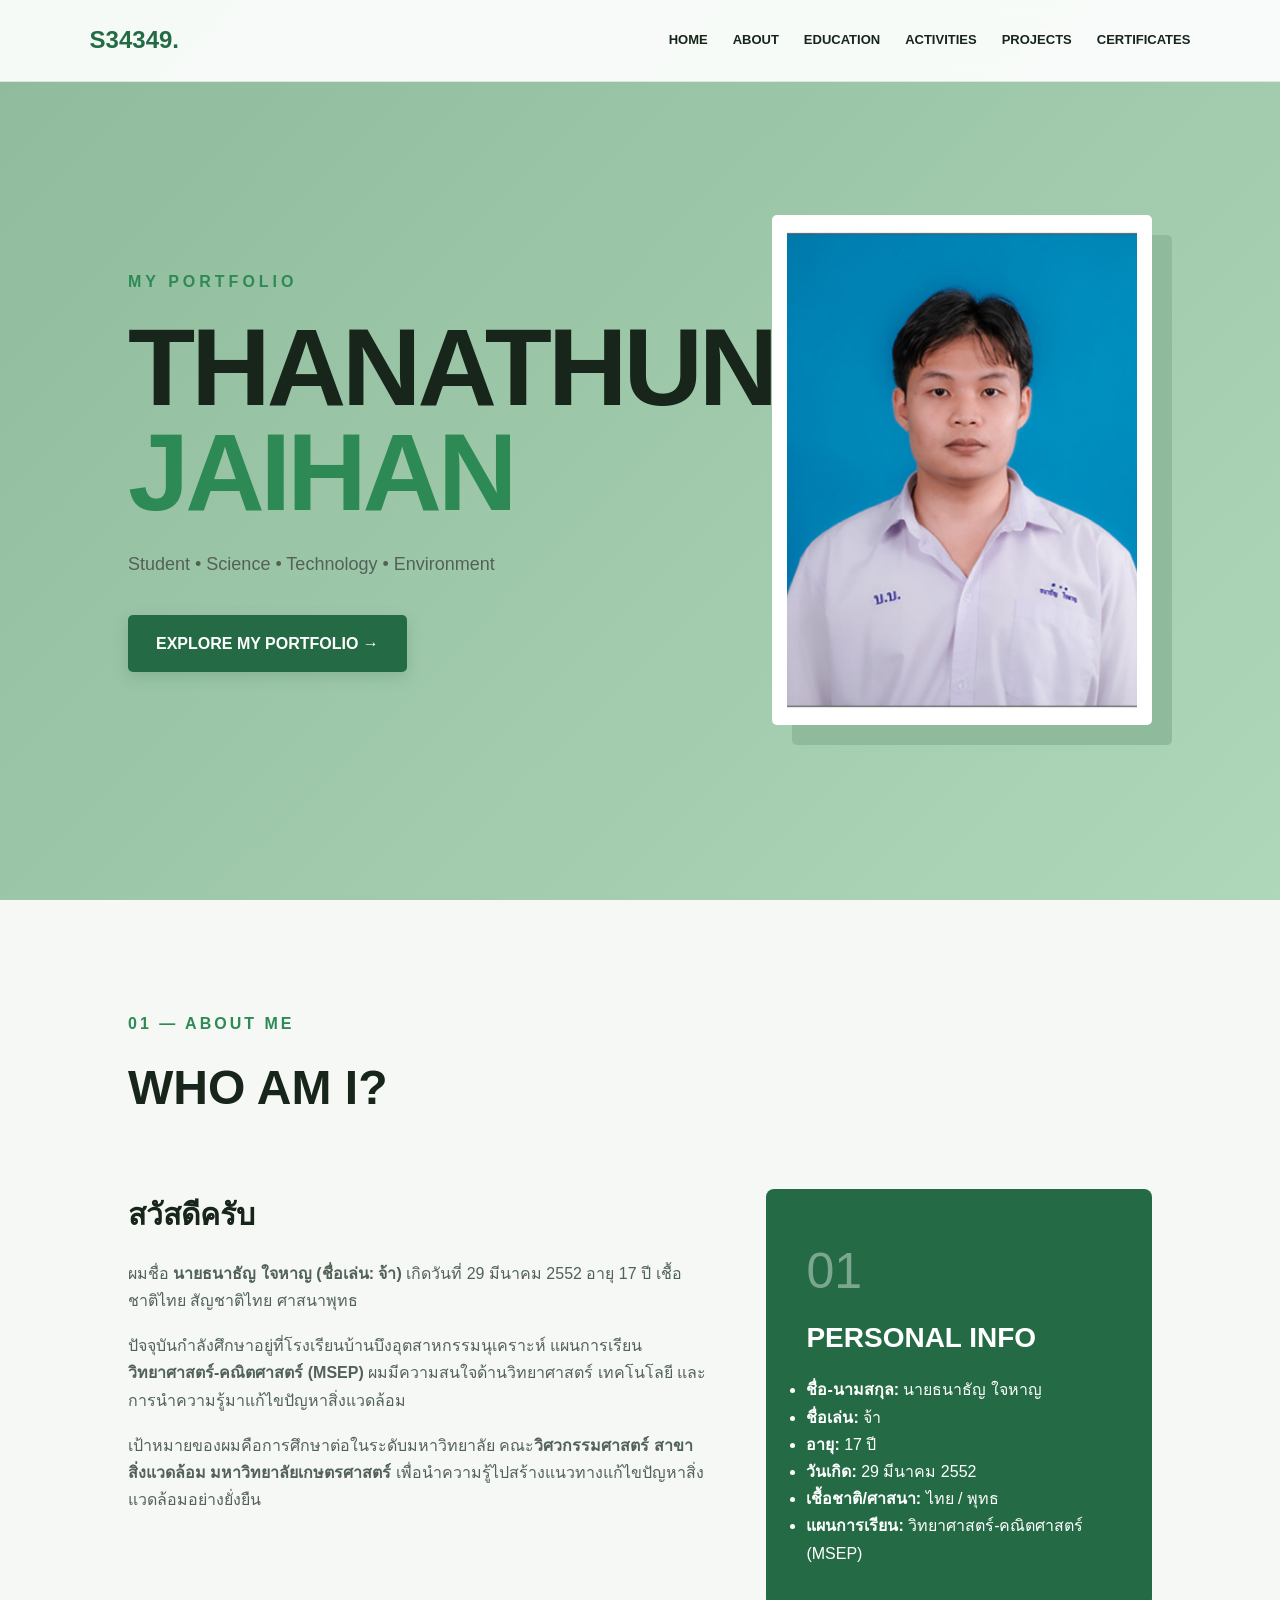
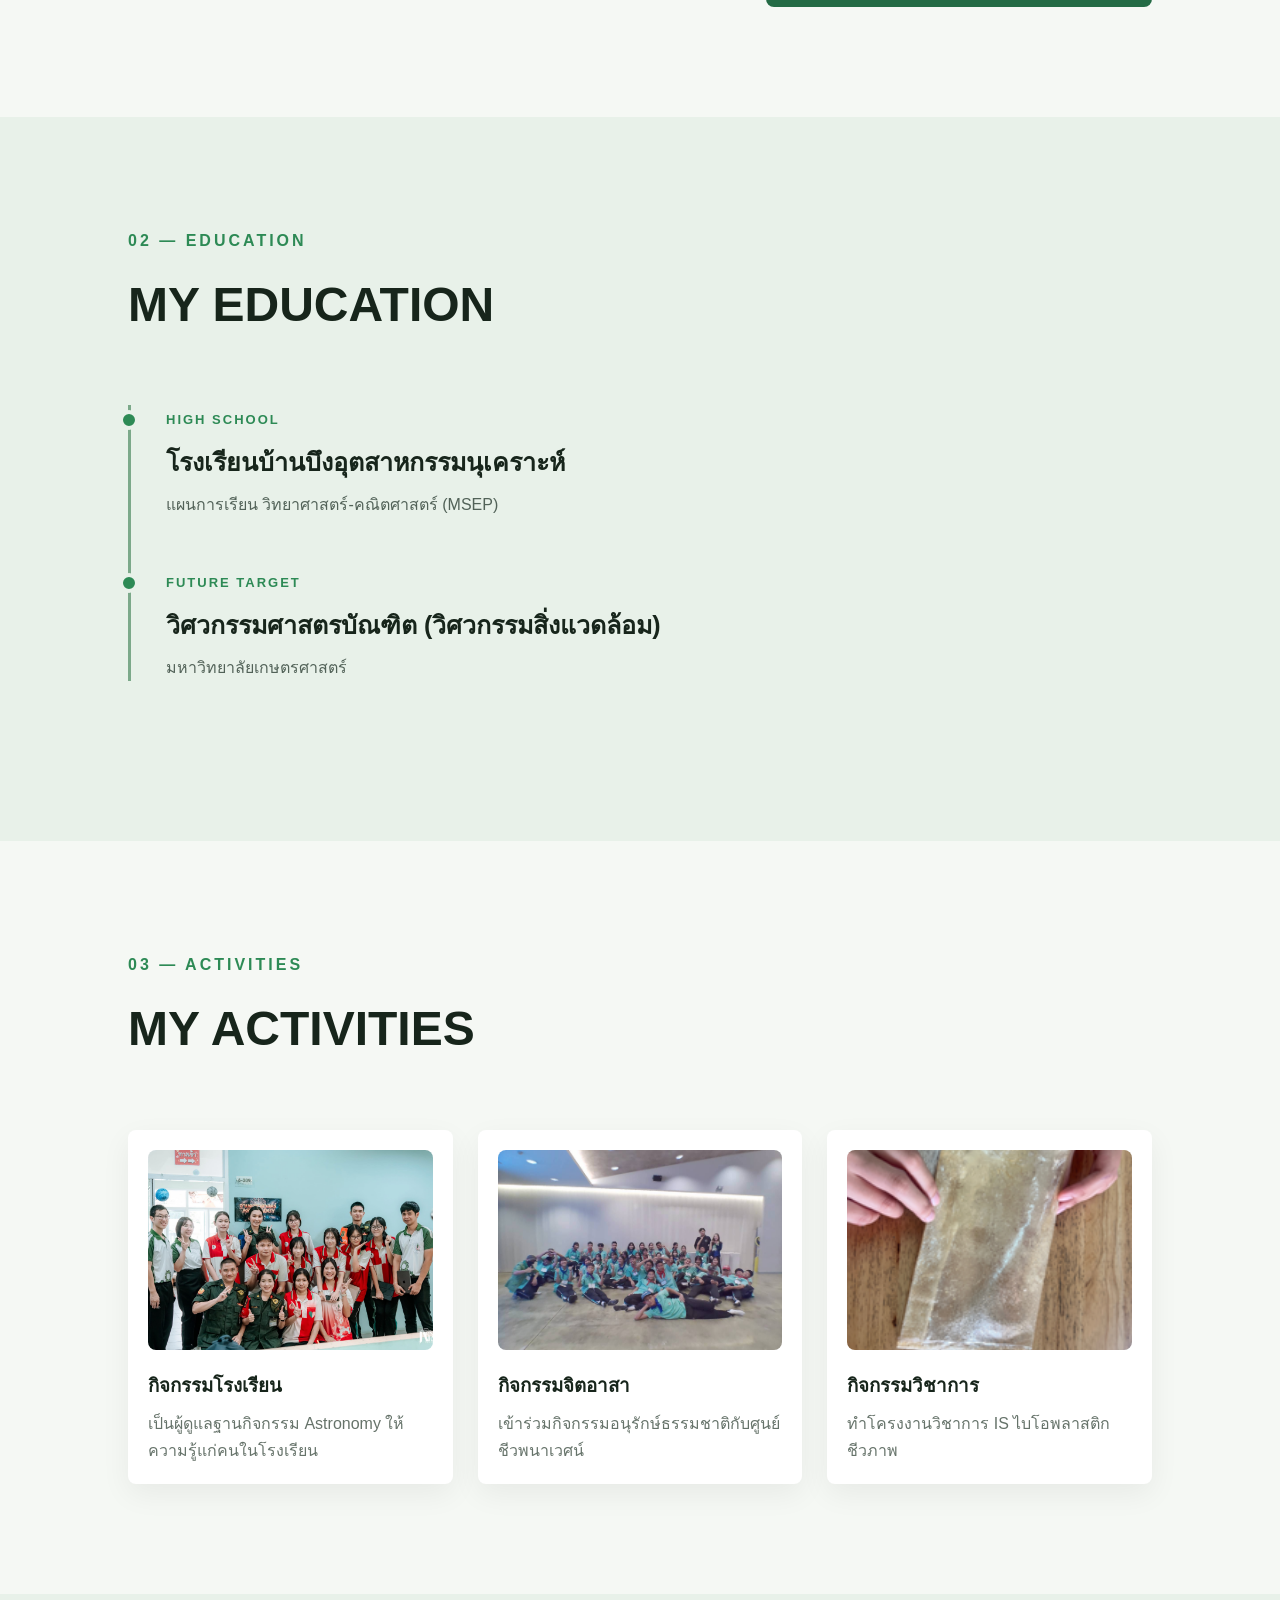
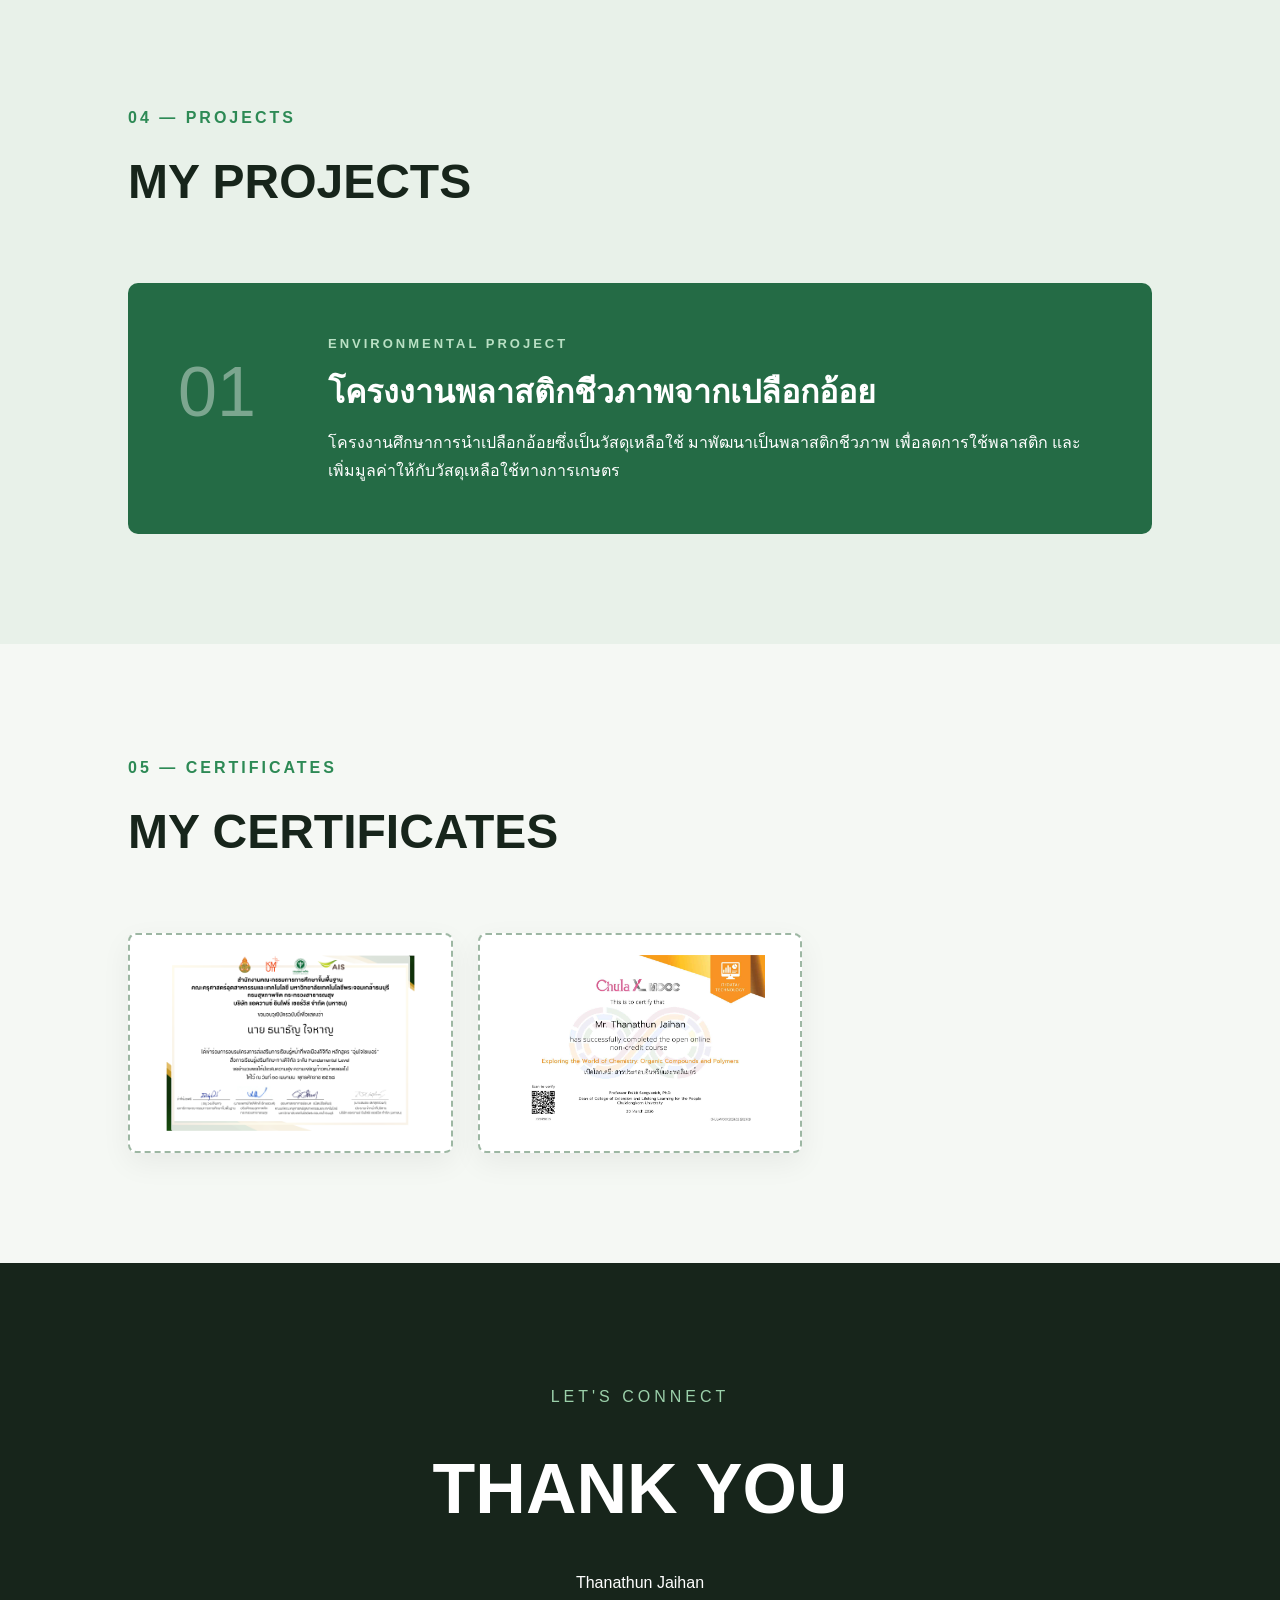
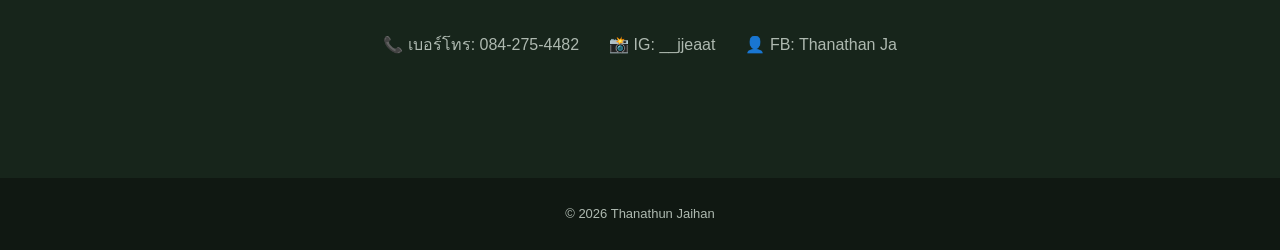
==== index.html @ 494ce348 "Update personal information and section titles in index.html" ====
<!DOCTYPE html>
<html lang="th">

<head>
    <meta charset="UTF-8">
    <meta name="viewport" content="width=device-width, initial-scale=1.0">
    <title>Thanathun Jaihan | Portfolio</title>
    <link rel="stylesheet" href="style.css">
</head>

<body>

    <!-- ================= NAVBAR ================= -->
    <nav class="navbar">
        <div class="logo">
            S34349.
        </div>
        <div class="nav-links">
            <a href="#home">HOME</a>
            <a href="#about">ABOUT</a>
            <a href="#education">EDUCATION</a>
            <a href="#activities">ACTIVITIES</a>
            <a href="#projects">PROJECTS</a>
            <a href="#certificates">CERTIFICATES</a>
        </div>
    </nav>

    <!-- ================= HOME ================= -->
    <section id="home" class="hero">
        <div class="hero-content">
            <p class="subtitle">
                MY PORTFOLIO
            </p>
            <h1>
                THANATHUN<br>
                <span>JAIHAN</span>
            </h1>
            <p class="description">
                Student • Science • Technology • Environment
            </p>
            <a href="#about" class="main-button">
                EXPLORE MY PORTFOLIO →
            </a>
        </div>
        <div class="hero-image">
            <div class="image-frame">
                <img src="images/profile.JPG" alt="Thanathun Jaihan">
            </div>
        </div>
    </section>

    <!-- ================= ABOUT ================= -->
    <section id="about" class="section">
        <div class="section-title">
            <p>01 — ABOUT ME</p>
            <h2>WHO AM I?</h2>
        </div>
        <div class="about-content">
            <div class="about-text">
                <h3>สวัสดีครับ</h3>
                <p>
                    ผมชื่อ <strong>นายธนาธัญ ใจหาญ (ชื่อเล่น: จ้า)</strong>
                    เกิดวันที่ 29 มีนาคม 2552 อายุ 17 ปี เชื้อชาติไทย สัญชาติไทย ศาสนาพุทธ
                </p>
                <p>
                    ปัจจุบันกำลังศึกษาอยู่ที่โรงเรียนบ้านบึงอุตสาหกรรมนุเคราะห์ 
                    แผนการเรียน <strong>วิทยาศาสตร์-คณิตศาสตร์ (MSEP)</strong>
                    ผมมีความสนใจด้านวิทยาศาสตร์ เทคโนโลยี และการนำความรู้มาแก้ไขปัญหาสิ่งแวดล้อม
                </p>
                <p>
                    เป้าหมายของผมคือการศึกษาต่อในระดับมหาวิทยาลัย คณะ<strong>วิศวกรรมศาสตร์ สาขาสิ่งแวดล้อม มหาวิทยาลัยเกษตรศาสตร์</strong>
                    เพื่อนำความรู้ไปสร้างแนวทางแก้ไขปัญหาสิ่งแวดล้อมอย่างยั่งยืน
                </p>
            </div>
            <div class="about-card">
                <div class="card-number">
                    01
                </div>
                <h3>PERSONAL INFO</h3>
                <ul class="info-list">
                    <li><strong>ชื่อ-นามสกุล:</strong> นายธนาธัญ ใจหาญ</li>
                    <li><strong>ชื่อเล่น:</strong> จ้า</li>
                    <li><strong>อายุ:</strong> 17 ปี</li>
                    <li><strong>วันเกิด:</strong> 29 มีนาคม 2552</li>
                    <li><strong>เชื้อชาติ/ศาสนา:</strong> ไทย / พุทธ</li>
                    <li><strong>แผนการเรียน:</strong> วิทยาศาสตร์-คณิตศาสตร์ (MSEP)</li>
                </ul>
            </div>
        </div>
    </section>

    <!-- ================= EDUCATION ================= -->
    <section id="education" class="section green-section">
        <div class="section-title">
            <p>02 — EDUCATION</p>
            <h2>MY EDUCATION</h2>
        </div>
        <div class="timeline">
            <div class="timeline-item">
                <div class="timeline-dot"></div>
                <div class="timeline-content">
                    <span>HIGH SCHOOL</span>
                    <h3>โรงเรียนบ้านบึงอุตสาหกรรมนุเคราะห์</h3>
                    <p>แผนการเรียน วิทยาศาสตร์-คณิตศาสตร์ (MSEP)</p>
                </div>
            </div>
            <div class="timeline-item">
                <div class="timeline-dot"></div>
                <div class="timeline-content">
                    <span>FUTURE TARGET</span>
                    <h3>วิศวกรรมศาสตรบัณฑิต (วิศวกรรมสิ่งแวดล้อม)</h3>
                    <p>มหาวิทยาลัยเกษตรศาสตร์</p>
                </div>
            </div>
        </div>
    </section>

    <!-- ================= ACTIVITIES ================= -->
    <section id="activities" class="section">
        <div class="section-title">
            <p>03 — ACTIVITIES</p>
            <h2>MY ACTIVITIES</h2>
        </div>
        <div class="activity-grid">
            <div class="activity-card">
                <div class="activity-placeholder">
                    <img src="images/activity1.JPG" alt="กิจกรรมโรงเรียน">
                </div>
                <h3>กิจกรรมโรงเรียน</h3>
                <p>เป็นผู้ดูแลฐานกิจกรรม Astronomy ให้ความรู้แก่คนในโรงเรียน</p>
            </div>
            <div class="activity-card">
                <div class="activity-placeholder">
                    <img src="images/activity2.JPG" alt="กิจกรรมจิตอาสา">
                </div>
                <h3>กิจกรรมจิตอาสา</h3>
                <p>เข้าร่วมกิจกรรมอนุรักษ์ธรรมชาติกับศูนย์ชีวพนาเวศน์</p>
            </div>
            <div class="activity-card">
                <div class="activity-placeholder">
                    <img src="images/activity3.JPG" alt="กิจกรรมโรงเรียน">
                </div>
                <h3>กิจกรรมวิชาการ</h3>
                <p>ทำโครงงานวิชาการ IS ไบโอพลาสติกชีวภาพ</p>
            </div>
        </div>
    </section>

    <!-- ================= PROJECTS ================= -->
    <section id="projects" class="section green-section">
        <div class="section-title">
            <p>04 — PROJECTS</p>
            <h2>MY PROJECTS</h2>
        </div>

        <div class="project-card">
            <div class="project-number">
                01
            </div>

            <div>
                <p class="project-type">ENVIRONMENTAL PROJECT</p>

                <h3>โครงงานพลาสติกชีวภาพจากเปลือกอ้อย</h3>

                <p>
                    โครงงานศึกษาการนำเปลือกอ้อยซึ่งเป็นวัสดุเหลือใช้
                    มาพัฒนาเป็นพลาสติกชีวภาพ เพื่อลดการใช้พลาสติก
                    และเพิ่มมูลค่าให้กับวัสดุเหลือใช้ทางการเกษตร
                </p>
            </div>
        </div>
    </section>

    <!-- ================= CERTIFICATES ================= -->
    <section id="certificates" class="section">
        <div class="section-title">
            <p>05 — CERTIFICATES</p>
            <h2>MY CERTIFICATES</h2>
        </div>
        <div class="certificate-grid">
            <div class="certificate-box">
                <img src="images/certificate1.JPG" alt="Certificate 1">
            </div>

            <div class="certificate-box">
                <img src="images/certificate2.JPG" alt="Certificate 2">
            </div>
        </div>
    </section>

    <!-- ================= CONTACT ================= -->
    <section id="contact" class="contact">
        <p>LET'S CONNECT</p>
        <h2>THANK YOU</h2>
        <p>Thanathun Jaihan</p>

        <div class="contact-details">
            <a href="tel:0842754482" class="contact-item">📞 เบอร์โทร: 084-275-4482</a>
            <a href="https://instagram.com/__jjeaat" target="_blank" class="contact-item">📸 IG: __jjeaat</a>
            <span class="contact-item">👤 FB: Thanathan Ja</span>
        </div>
    </section>

    <!-- ================= FOOTER ================= -->
    <footer>
        <p>© 2026 Thanathun Jaihan</p>
    </footer>

</body>

</html>
---- style.css ----
* {
    margin: 0;
    padding: 0;
    box-sizing: border-box;
}

/* ป้องกันรูปภาพทุกรูปในเว็บไซต์ไม่ให้ล้นจอหรือล้นกรอบ */
img {
    max-width: 100%;
    height: auto;
    display: block;
}

html {
    scroll-behavior: smooth;
}

body {
    font-family: Arial, sans-serif;
    background: #f5f8f4;
    color: #17251b;
    line-height: 1.7;
}

.navbar {
    position: fixed;
    top: 0;
    width: 100%;
    z-index: 1000;
    display: flex;
    justify-content: space-between;
    align-items: center;
    padding: 20px 7%;
    background: rgba(255, 255, 255, 0.92);
    backdrop-filter: blur(10px);
    border-bottom: 1px solid #dce6dc;
}

.logo {
    font-size: 24px;
    font-weight: bold;
    color: #246b45;
}

.nav-links {
    display: flex;
    gap: 25px;
}

.nav-links a {
    text-decoration: none;
    color: #17251b;
    font-size: 13px;
    font-weight: bold;
}

.nav-links a:hover {
    color: #2d8a55;
}

/* HERO SECTION (พื้นหลังขยับพริ้วไหวแบบ CSS ลื่นไหล ไม่หน่วงเว็บ) */
.hero {
    position: relative;
    min-height: 100vh;
    display: flex;
    align-items: center;
    justify-content: space-between;
    padding: 120px 10% 80px;
    overflow: hidden;
    background: linear-gradient(-45deg, #e8f1e9, #dcefe1, #b9e0c4, #8fba9b);
    background-size: 400% 400%;
    animation: waveBackground 12s ease infinite;
}

@keyframes waveBackground {
    0% { background-position: 0% 50%; }
    50% { background-position: 100% 50%; }
    100% { background-position: 0% 50%; }
}

.hero-content {
    max-width: 600px;
    position: relative;
    z-index: 1;
}

.subtitle {
    color: #2d8a55;
    font-weight: bold;
    letter-spacing: 4px;
    margin-bottom: 20px;
}

.hero h1 {
    font-size: clamp(55px, 9vw, 110px);
    line-height: 0.95;
    letter-spacing: -4px;
    margin-bottom: 25px;
}

.hero h1 span {
    color: #2d8a55;
}

.description {
    font-size: 18px;
    color: #526258;
    margin-bottom: 35px;
}

.main-button {
    display: inline-block;
    padding: 15px 28px;
    background: #246b45;
    color: white;
    text-decoration: none;
    font-weight: bold;
    border-radius: 5px;
    transition: all 0.3s ease;
    box-shadow: 0 5px 15px rgba(36, 107, 69, 0.2);
}

.main-button:hover {
    background: #17482f;
    transform: translateY(-4px);
    box-shadow: 0 10px 20px rgba(36, 107, 69, 0.35);
}

.hero-image {
    width: 380px;
    position: relative;
    z-index: 1;
}

/* เอฟเฟกต์รูปโปรไฟล์ขยับลอยได้ (Floating Effect) */
.image-frame {
    position: relative;
    padding: 15px;
    background: white;
    box-shadow: 20px 20px 0 #8fba9b;
    border-radius: 5px;
    animation: floating 4s ease-in-out infinite;
}

@keyframes floating {
    0% { transform: translateY(0px); }
    50% { transform: translateY(-10px); }
    100% { transform: translateY(0px); }
}

.image-frame img {
    width: 100%;
    height: 480px;
    object-fit: cover;
    object-position: center top;
    border-radius: 3px;
}

.section {
    padding: 110px 10%;
}

.green-section {
    background: #e8f1e9;
}

.section-title {
    margin-bottom: 60px;
}

.section-title p {
    color: #2d8a55;
    font-weight: bold;
    letter-spacing: 3px;
    margin-bottom: 10px;
}

.section-title h2 {
    font-size: 48px;
}

.about-content {
    display: grid;
    grid-template-columns: 1.5fr 1fr;
    gap: 60px;
    align-items: start;
}

.about-text h3 {
    font-size: 30px;
    margin-bottom: 20px;
}

.about-text p {
    margin-bottom: 18px;
    color: #526258;
}

.about-card {
    background: #246b45;
    color: white;
    padding: 40px;
    border-radius: 8px;
}

.card-number {
    font-size: 50px;
    opacity: 0.4;
}

.about-card h3 {
    font-size: 28px;
    margin-bottom: 15px;
}

.timeline {
    max-width: 850px;
    border-left: 3px solid #7ca98a;
    padding-left: 35px;
}

.timeline-item {
    position: relative;
    margin-bottom: 50px;
}

.timeline-dot {
    position: absolute;
    left: -47px;
    top: 5px;
    width: 20px;
    height: 20px;
    background: #2d8a55;
    border-radius: 50%;
    border: 4px solid #e8f1e9;
}

.timeline-content span {
    color: #2d8a55;
    font-size: 13px;
    font-weight: bold;
    letter-spacing: 2px;
}

.timeline-content h3 {
    font-size: 25px;
    margin: 8px 0;
}

.timeline-content p {
    color: #526258;
}

.activity-grid {
    display: grid;
    grid-template-columns: repeat(3, 1fr);
    gap: 25px;
}

/* เอฟเฟกต์การ์ดเด้งนูนขึ้นเมื่อเอาเมาส์ชี้ (3D Hover) */
.activity-card, .certificate-box {
    background: white;
    padding: 20px;
    border-radius: 8px;
    box-shadow: 0 10px 30px rgba(0, 0, 0, 0.06);
    transition: transform 0.4s cubic-bezier(0.165, 0.84, 0.44, 1), box-shadow 0.4s cubic-bezier(0.165, 0.84, 0.44, 1);
}

.activity-card:hover, .certificate-box:hover {
    transform: translateY(-8px) scale(1.02);
    box-shadow: 0 20px 40px rgba(36, 107, 69, 0.15);
}

.activity-placeholder {
    height: 200px;
    background: #dcefe1;
    color: #246b45;
    font-weight: bold;
    margin-bottom: 20px;
    border-radius: 8px;
    overflow: hidden;
}

.activity-placeholder img {
    width: 100%;
    height: 100%;
    object-fit: cover;
}

.activity-card h3 {
    margin-bottom: 8px;
}

.activity-card p {
    color: #66736a;
}

.project-card {
    display: grid;
    grid-template-columns: 120px 1fr;
    gap: 30px;
    background: #246b45;
    color: white;
    padding: 50px;
    border-radius: 10px;
    transition: transform 0.4s ease, box-shadow 0.4s ease;
}

.project-card:hover {
    transform: translateY(-5px);
    box-shadow: 0 25px 50px rgba(36, 107, 69, 0.25);
}

.project-number {
    font-size: 70px;
    opacity: 0.4;
}

.project-type {
    color: #b9e0c4;
    letter-spacing: 3px;
    font-size: 13px;
    font-weight: bold;
}

.project-card h3 {
    font-size: 32px;
    margin: 10px 0;
}

.certificate-grid {
    display: grid;
    grid-template-columns: repeat(3, 1fr);
    gap: 25px;
}

.certificate-box {
    height: 220px;
    display: flex;
    align-items: center;
    justify-content: center;
    border: 2px dashed #9db7a3;
    color: #246b45;
    font-weight: bold;
    overflow: hidden;
}

.certificate-box img {
    width: 100%;
    height: 100%;
    object-fit: contain;
}

.contact {
    text-align: center;
    padding: 120px 20px;
    background: #17251b;
    color: white;
}

.contact p:first-child {
    color: #9bd0aa;
    letter-spacing: 4px;
}

.contact h2 {
    font-size: 70px;
    margin: 20px 0;
}

.contact-details {
    margin-top: 35px;
    display: flex;
    justify-content: center;
    gap: 30px;
    flex-wrap: wrap;
}

.contact-item {
    color: #aeb9b0;
    text-decoration: none;
    font-size: 16px;
    transition: 0.3s;
}

.contact-item:hover {
    color: #9bd0aa;
}

footer {
    text-align: center;
    padding: 25px;
    background: #101812;
    color: #aeb9b0;
    font-size: 13px;
}

/* MOBILE RESPONSIVE */

@media (max-width: 800px) {

    .navbar {
        padding: 15px 5%;
    }

    .nav-links {
        display: none;
    }

    .hero {
        flex-direction: column;
        text-align: center;
        gap: 50px;
        padding: 120px 7% 70px;
    }

    .hero h1 {
        font-size: 50px;
    }

    .hero-image {
        width: 280px;
    }

    .image-frame img {
        height: 360px;
    }

    .section {
        padding: 80px 7%;
    }

    .section-title h2 {
        font-size: 38px;
    }

    .about-content {
        grid-template-columns: 1fr;
    }

    .activity-grid {
        grid-template-columns: 1fr;
    }

    .certificate-grid {
        grid-template-columns: 1fr;
    }

    .project-card {
        grid-template-columns: 1fr;
        padding: 35px;
    }

    .contact h2 {
        font-size: 50px;
    }

    .contact-details {
        flex-direction: column;
        gap: 15px;
    }
}
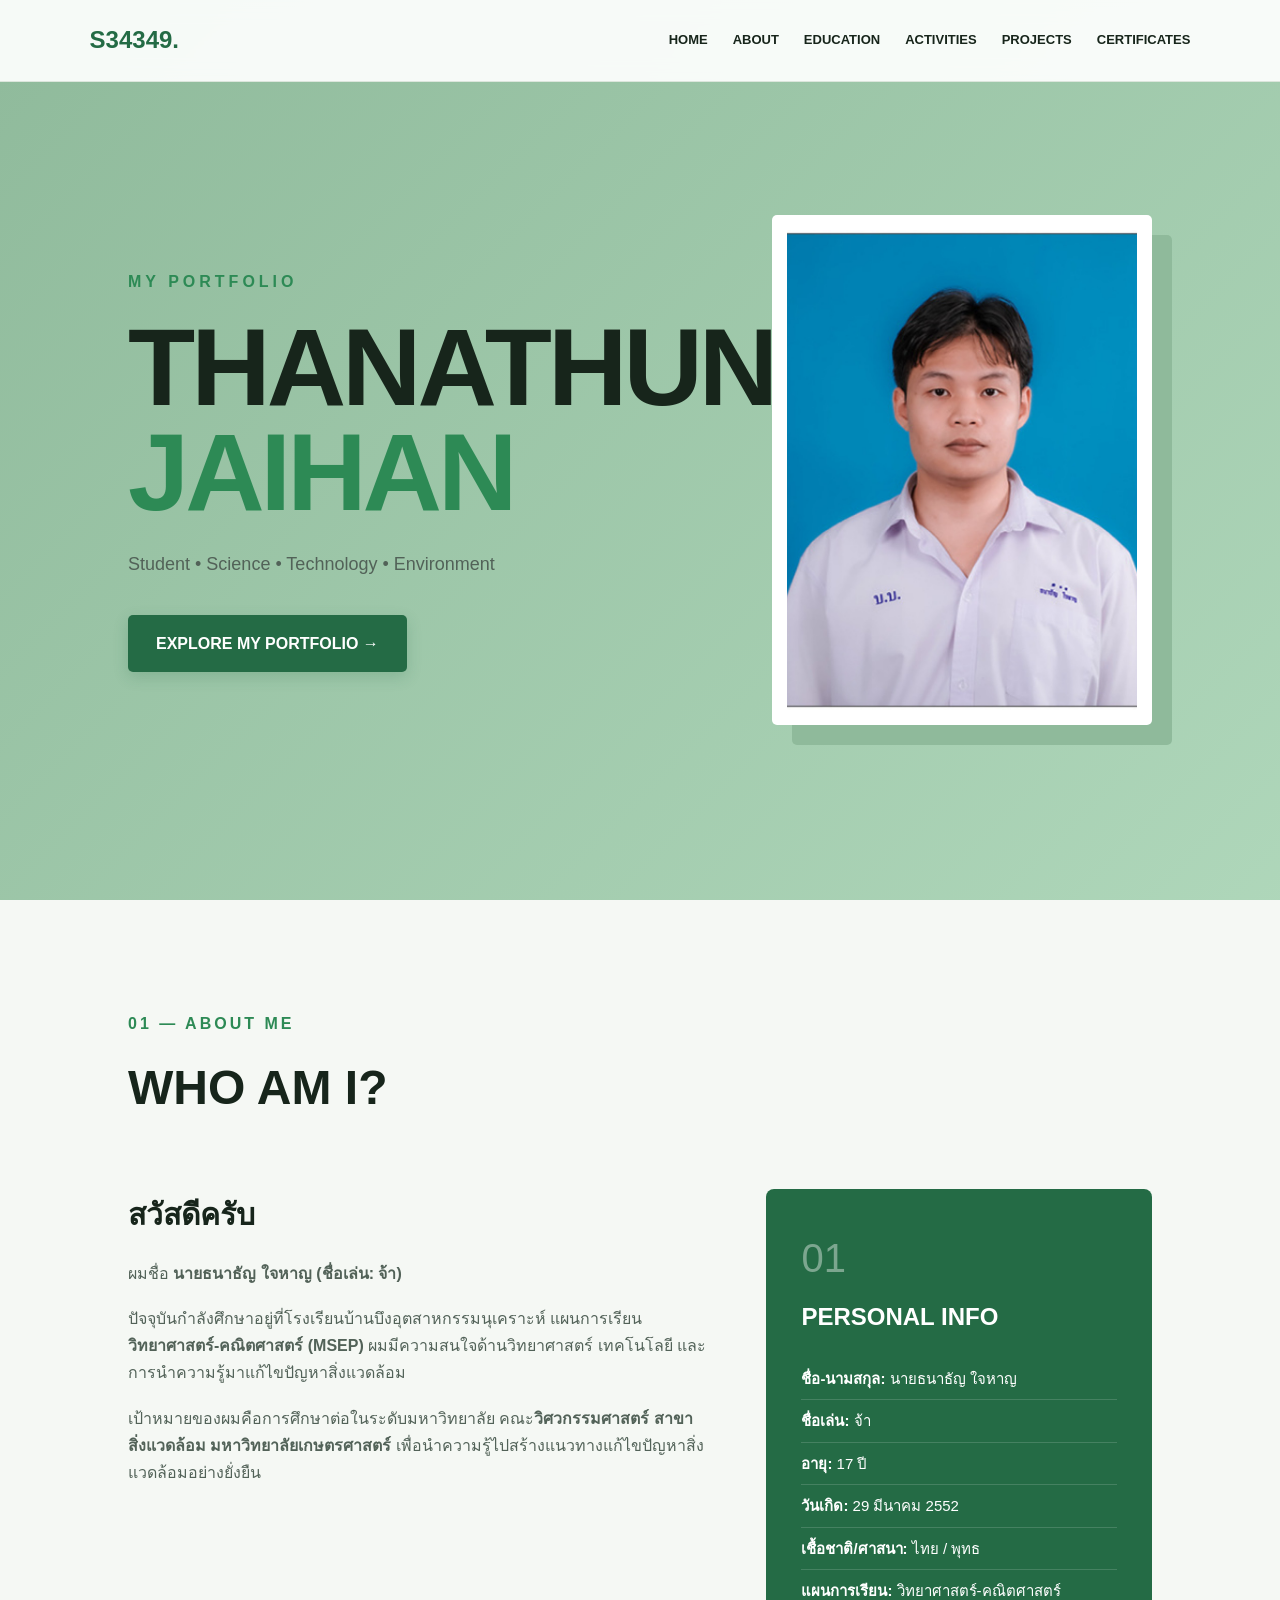
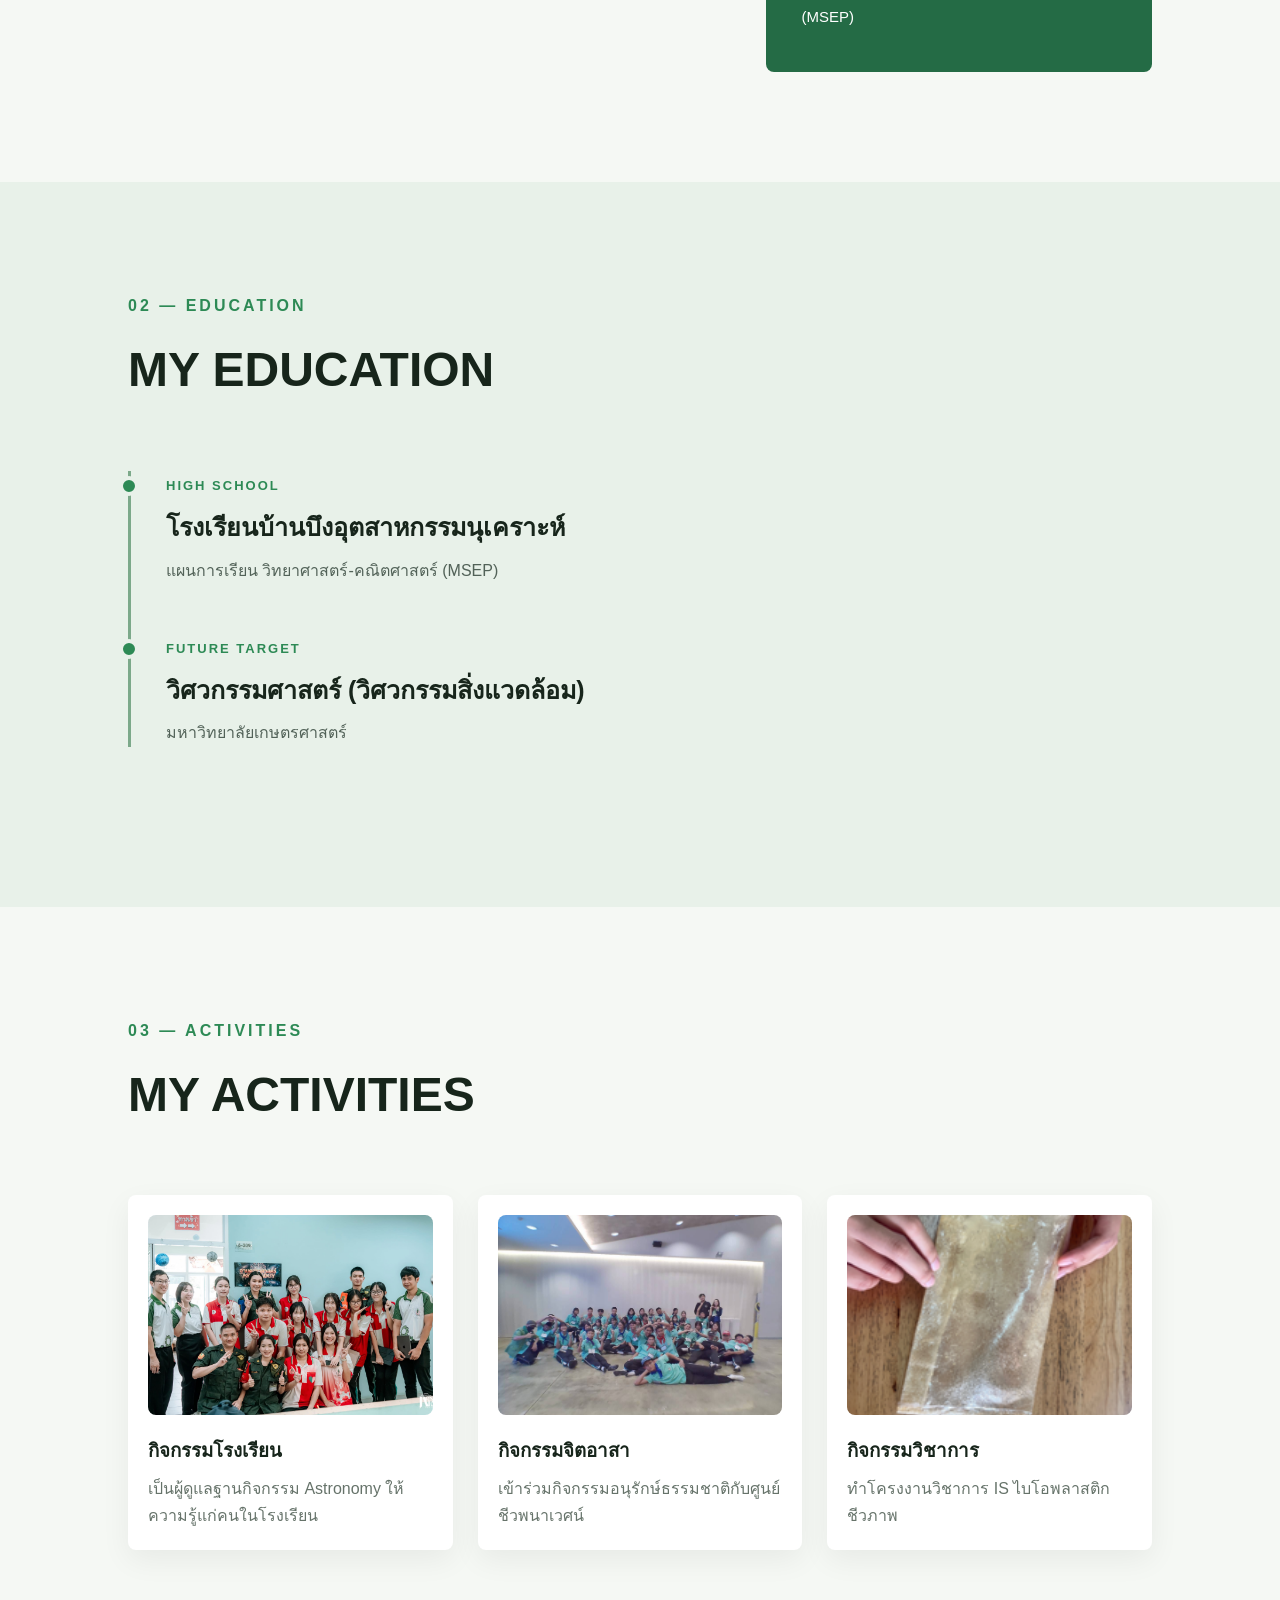
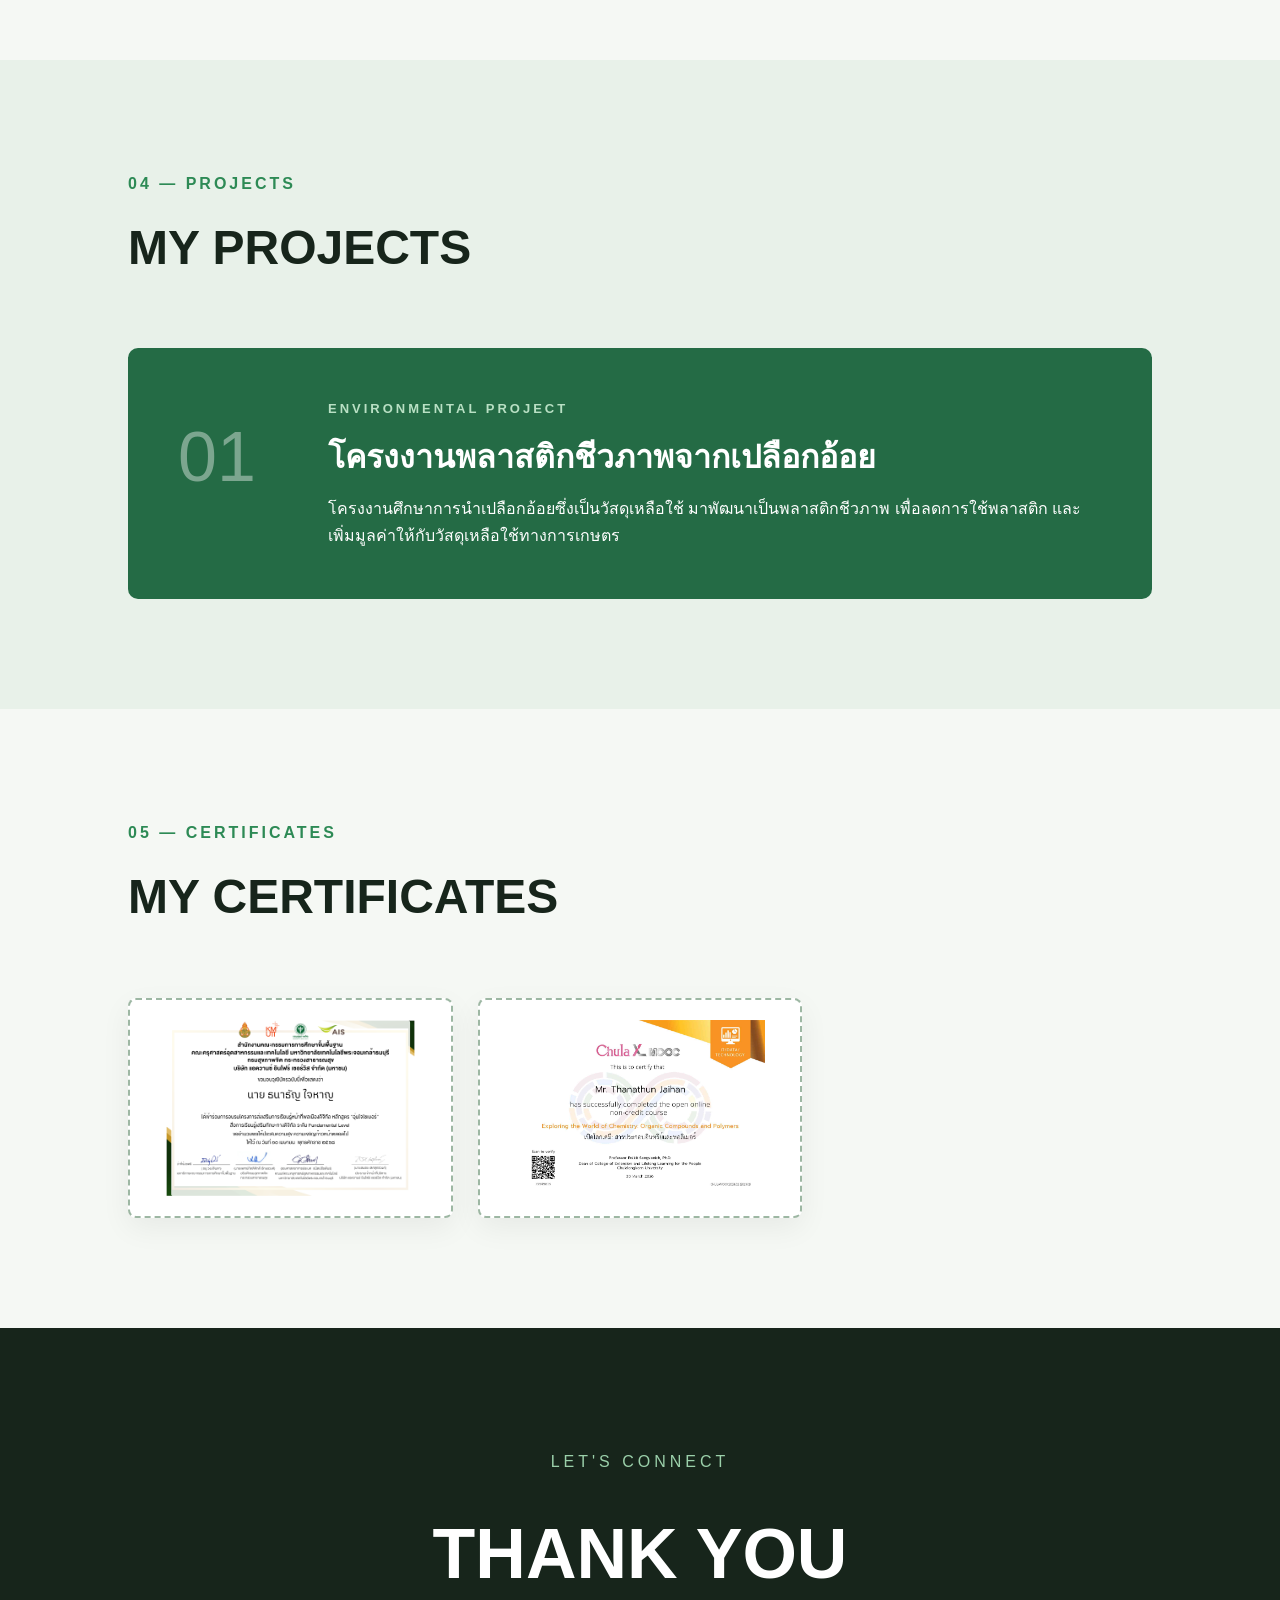
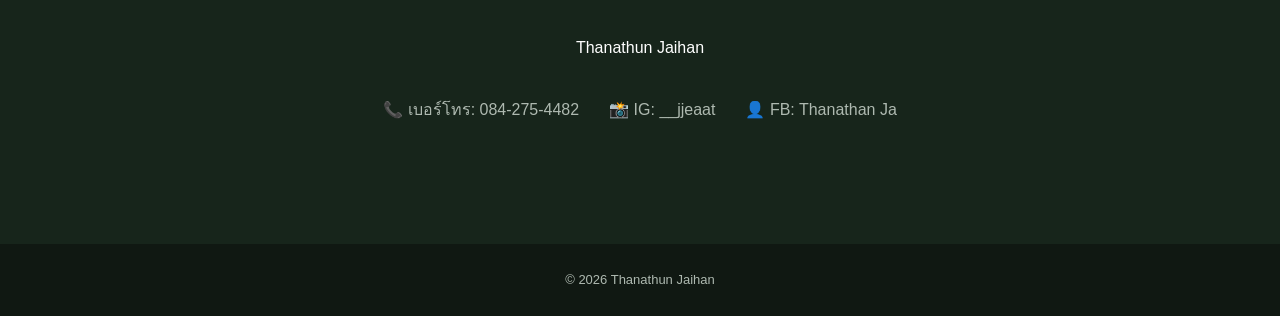
==== commit e15c8f2b: "Corrected text and title in index.html" ====
--- a/index.html
+++ b/index.html
@@ -60,7 +60,7 @@
                 <h3>สวัสดีครับ</h3>
                 <p>
                     ผมชื่อ <strong>นายธนาธัญ ใจหาญ (ชื่อเล่น: จ้า)</strong>
-                    เกิดวันที่ 29 มีนาคม 2552 อายุ 17 ปี เชื้อชาติไทย สัญชาติไทย ศาสนาพุทธ
+
                 </p>
                 <p>
                     ปัจจุบันกำลังศึกษาอยู่ที่โรงเรียนบ้านบึงอุตสาหกรรมนุเคราะห์ 
@@ -108,7 +108,7 @@
                 <div class="timeline-dot"></div>
                 <div class="timeline-content">
                     <span>FUTURE TARGET</span>
-                    <h3>วิศวกรรมศาสตรบัณฑิต (วิศวกรรมสิ่งแวดล้อม)</h3>
+                    <h3>วิศวกรรมศาสตร์ (วิศวกรรมสิ่งแวดล้อม)</h3>
                     <p>มหาวิทยาลัยเกษตรศาสตร์</p>
                 </div>
             </div>
--- a/style.css
+++ b/style.css
@@ -4,7 +4,6 @@
     box-sizing: border-box;
 }
 
-/* ป้องกันรูปภาพทุกรูปในเว็บไซต์ไม่ให้ล้นจอหรือล้นกรอบ */
 img {
     max-width: 100%;
     height: auto;
@@ -58,7 +57,7 @@
     color: #2d8a55;
 }
 
-/* HERO SECTION (พื้นหลังขยับพริ้วไหวแบบ CSS ลื่นไหล ไม่หน่วงเว็บ) */
+/* HERO SECTION */
 .hero {
     position: relative;
     min-height: 100vh;
@@ -132,7 +131,6 @@
     z-index: 1;
 }
 
-/* เอฟเฟกต์รูปโปรไฟล์ขยับลอยได้ (Floating Effect) */
 .image-frame {
     position: relative;
     padding: 15px;
@@ -199,18 +197,34 @@
 .about-card {
     background: #246b45;
     color: white;
-    padding: 40px;
+    padding: 35px;
     border-radius: 8px;
 }
 
 .card-number {
-    font-size: 50px;
+    font-size: 40px;
     opacity: 0.4;
+    margin-bottom: 5px;
 }
 
 .about-card h3 {
-    font-size: 28px;
-    margin-bottom: 15px;
+    font-size: 24px;
+    margin-bottom: 20px;
+}
+
+/* สไตล์รายการข้อมูลส่วนตัว */
+.info-list {
+    list-style: none;
+}
+
+.info-list li {
+    padding: 8px 0;
+    border-bottom: 1px solid rgba(255, 255, 255, 0.15);
+    font-size: 15px;
+}
+
+.info-list li:last-child {
+    border-bottom: none;
 }
 
 .timeline {
@@ -257,7 +271,6 @@
     gap: 25px;
 }
 
-/* เอฟเฟกต์การ์ดเด้งนูนขึ้นเมื่อเอาเมาส์ชี้ (3D Hover) */
 .activity-card, .certificate-box {
     background: white;
     padding: 20px;
@@ -398,7 +411,6 @@
 /* MOBILE RESPONSIVE */
 
 @media (max-width: 800px) {
-
     .navbar {
         padding: 15px 5%;
     }
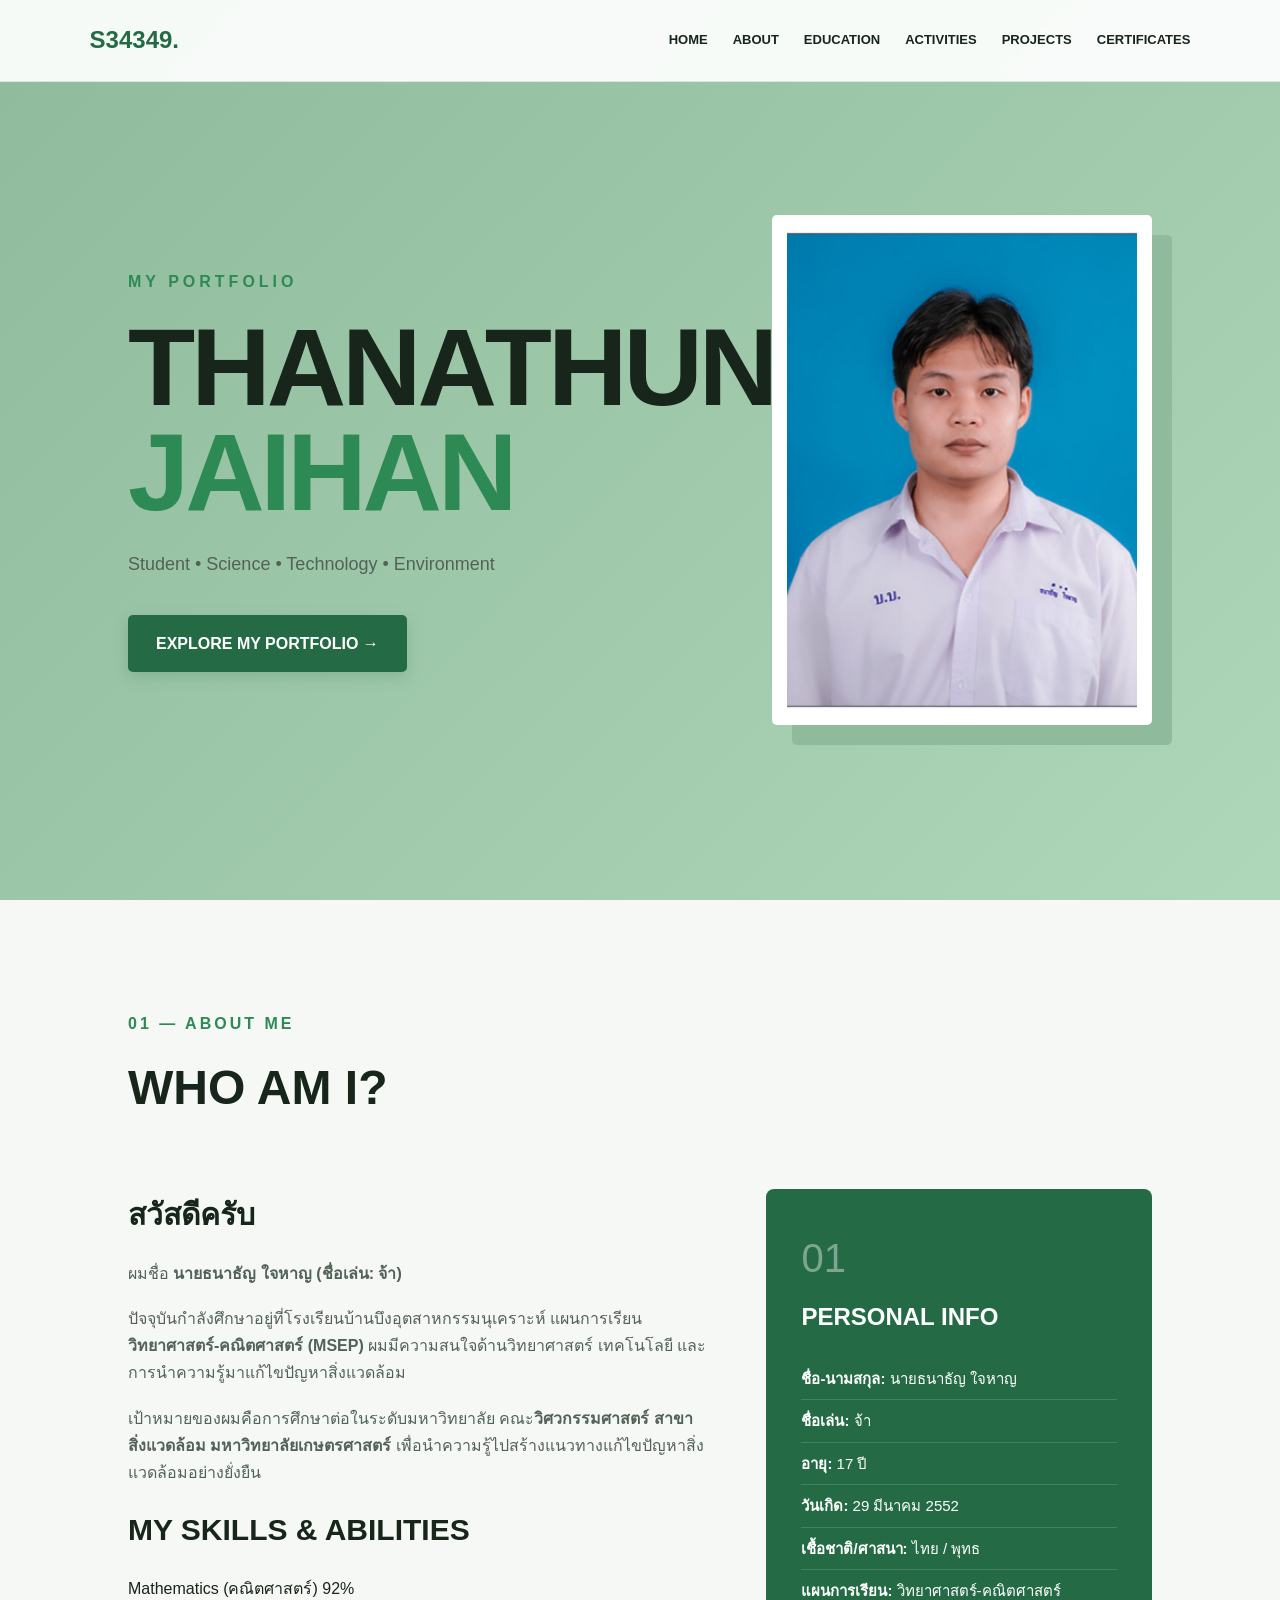
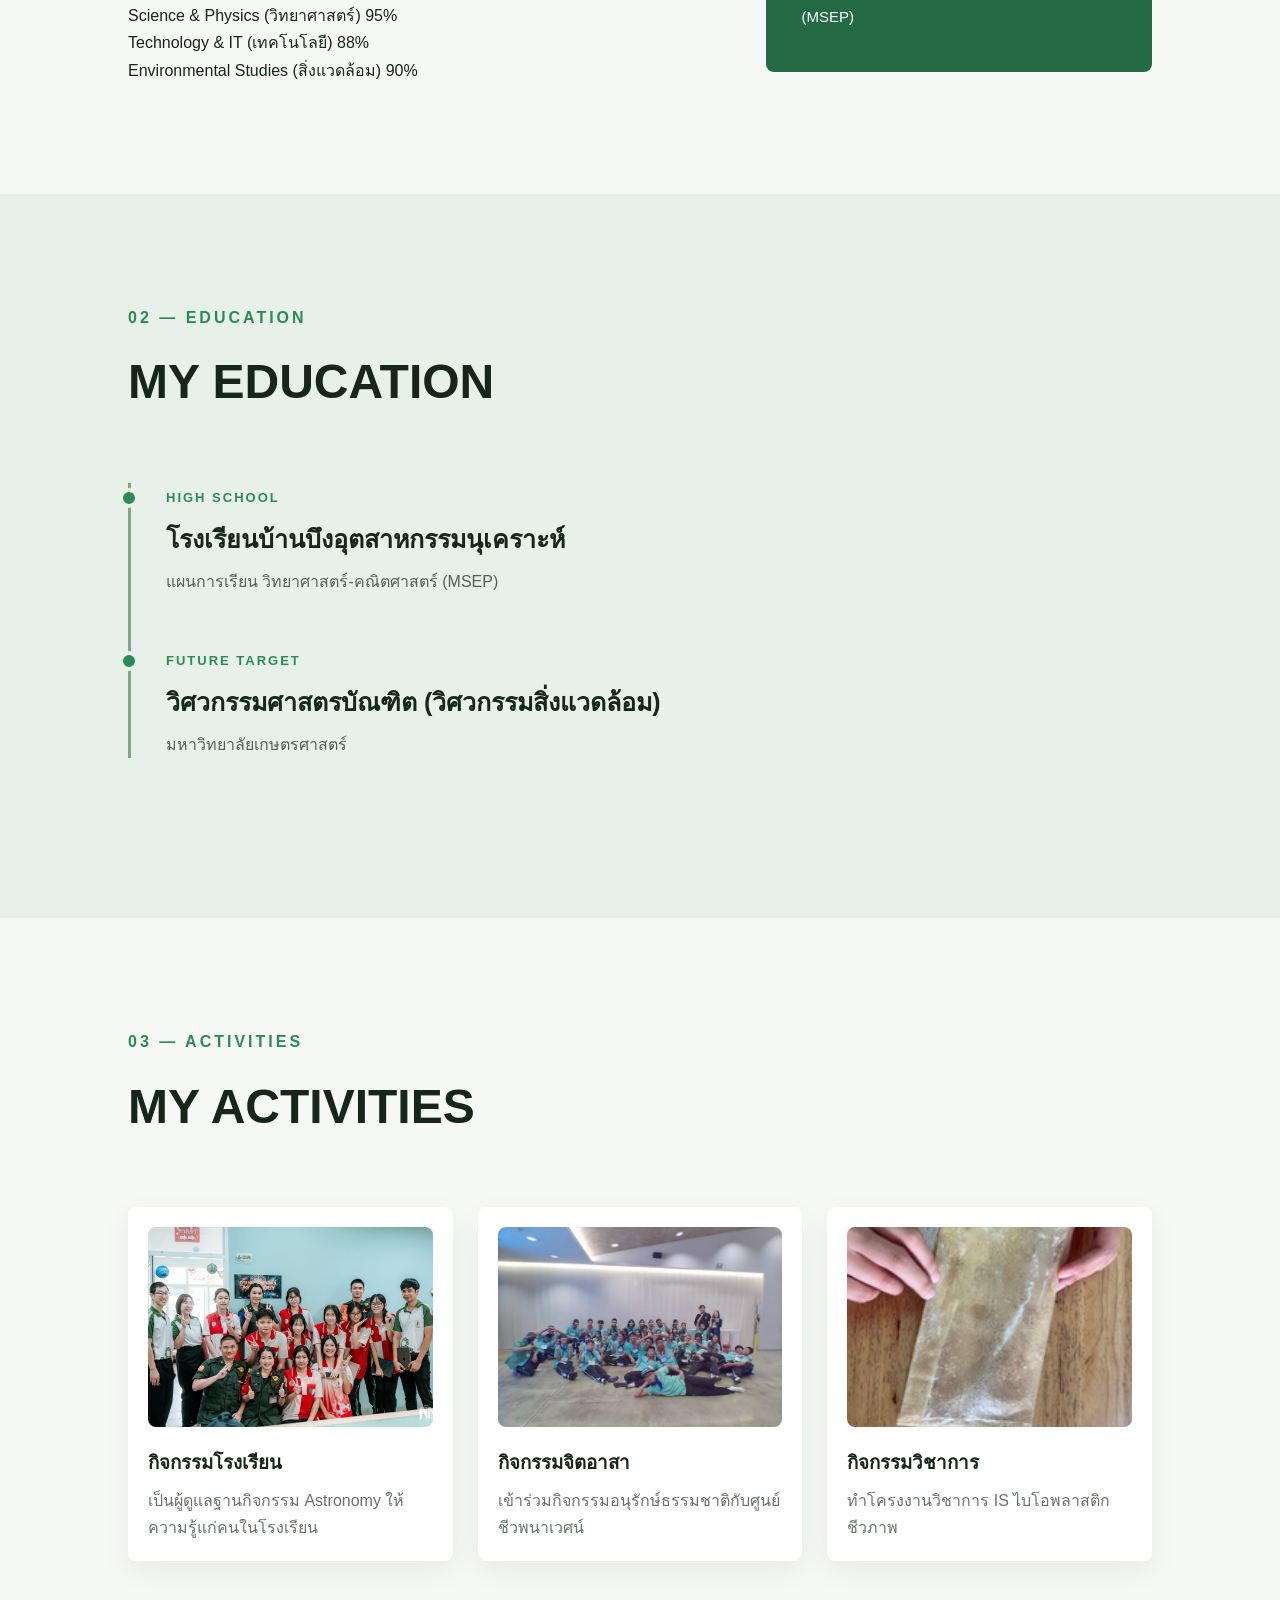
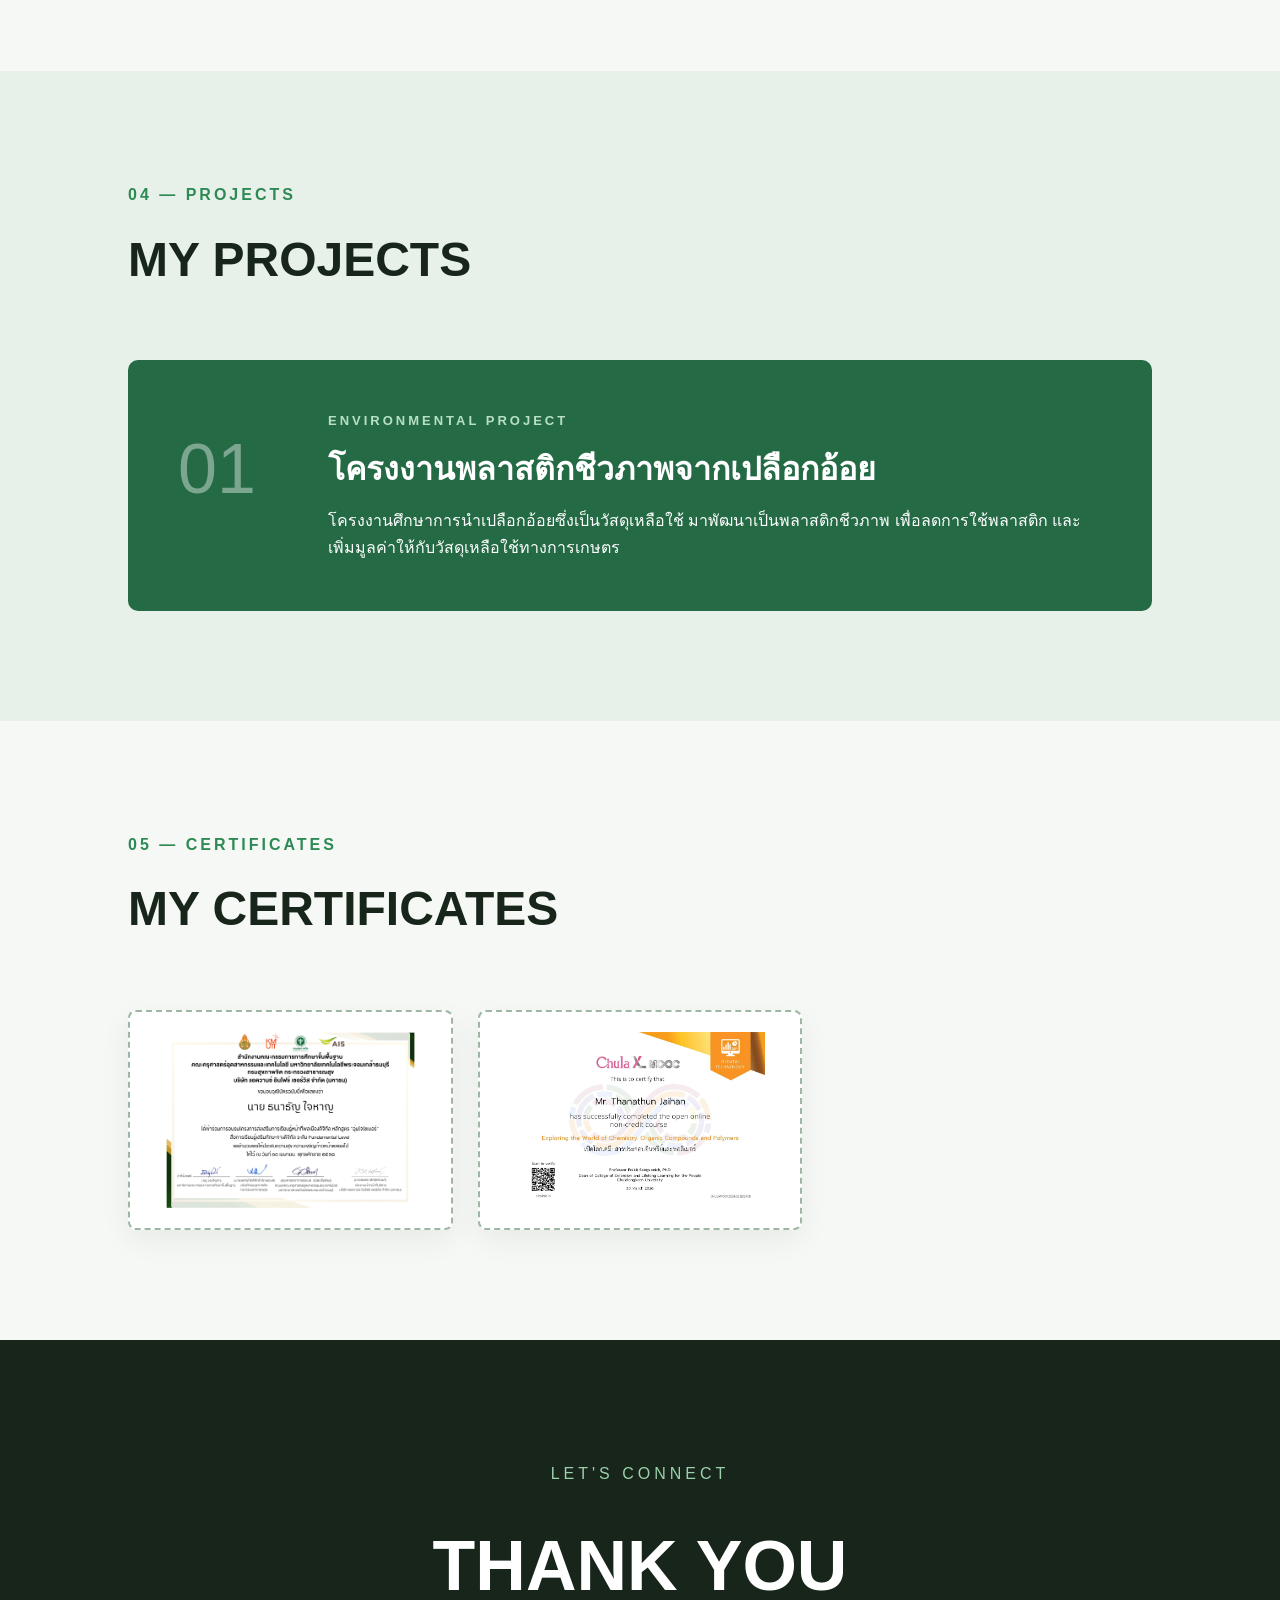
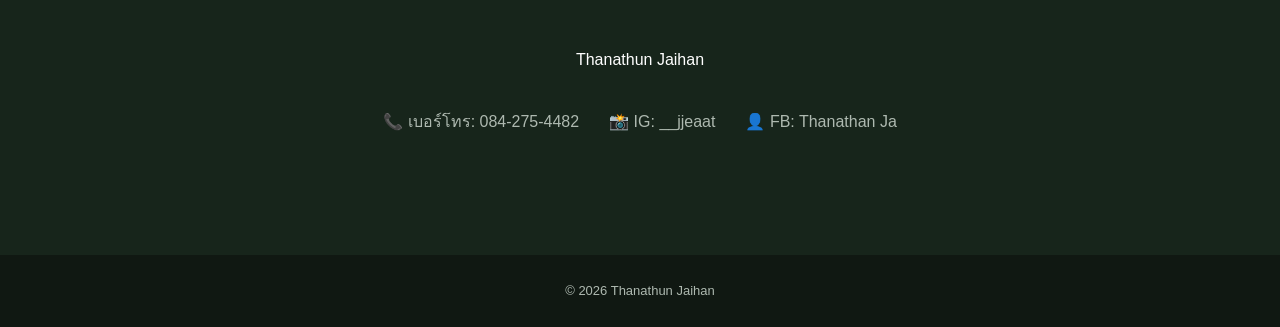
==== commit ba66bc52: "Add skills section with proficiency bars Added a skills section with proficiency percentages for var" ====
--- a/index.html
+++ b/index.html
@@ -60,7 +60,7 @@
                 <h3>สวัสดีครับ</h3>
                 <p>
                     ผมชื่อ <strong>นายธนาธัญ ใจหาญ (ชื่อเล่น: จ้า)</strong>
-
+                
                 </p>
                 <p>
                     ปัจจุบันกำลังศึกษาอยู่ที่โรงเรียนบ้านบึงอุตสาหกรรมนุเคราะห์ 
@@ -71,7 +71,54 @@
                     เป้าหมายของผมคือการศึกษาต่อในระดับมหาวิทยาลัย คณะ<strong>วิศวกรรมศาสตร์ สาขาสิ่งแวดล้อม มหาวิทยาลัยเกษตรศาสตร์</strong>
                     เพื่อนำความรู้ไปสร้างแนวทางแก้ไขปัญหาสิ่งแวดล้อมอย่างยั่งยืน
                 </p>
-            </div>
+
+                <!-- เพิ่มส่วนกราฟแสดงทักษะ (Skills Bars) ตรงนี้ -->
+                <div class="skills-container">
+                    <h3>MY SKILLS & ABILITIES</h3>
+                    
+                    <div class="skill-box">
+                        <div class="skill-info">
+                            <span>Mathematics (คณิตศาสตร์)</span>
+                            <span>92%</span>
+                        </div>
+                        <div class="skill-bar">
+                            <div class="skill-per math"></div>
+                        </div>
+                    </div>
+
+                    <div class="skill-box">
+                        <div class="skill-info">
+                            <span>Science & Physics (วิทยาศาสตร์)</span>
+                            <span>95%</span>
+                        </div>
+                        <div class="skill-bar">
+                            <div class="skill-per science"></div>
+                        </div>
+                    </div>
+
+                    <div class="skill-box">
+                        <div class="skill-info">
+                            <span>Technology & IT (เทคโนโลยี)</span>
+                            <span>88%</span>
+                        </div>
+                        <div class="skill-bar">
+                            <div class="skill-per tech"></div>
+                        </div>
+                    </div>
+
+                    <div class="skill-box">
+                        <div class="skill-info">
+                            <span>Environmental Studies (สิ่งแวดล้อม)</span>
+                            <span>90%</span>
+                        </div>
+                        <div class="skill-bar">
+                            <div class="skill-per env"></div>
+                        </div>
+                    </div>
+                </div>
+
+            </div>
+
             <div class="about-card">
                 <div class="card-number">
                     01
@@ -108,7 +155,7 @@
                 <div class="timeline-dot"></div>
                 <div class="timeline-content">
                     <span>FUTURE TARGET</span>
-                    <h3>วิศวกรรมศาสตร์ (วิศวกรรมสิ่งแวดล้อม)</h3>
+                    <h3>วิศวกรรมศาสตรบัณฑิต (วิศวกรรมสิ่งแวดล้อม)</h3>
                     <p>มหาวิทยาลัยเกษตรศาสตร์</p>
                 </div>
             </div>
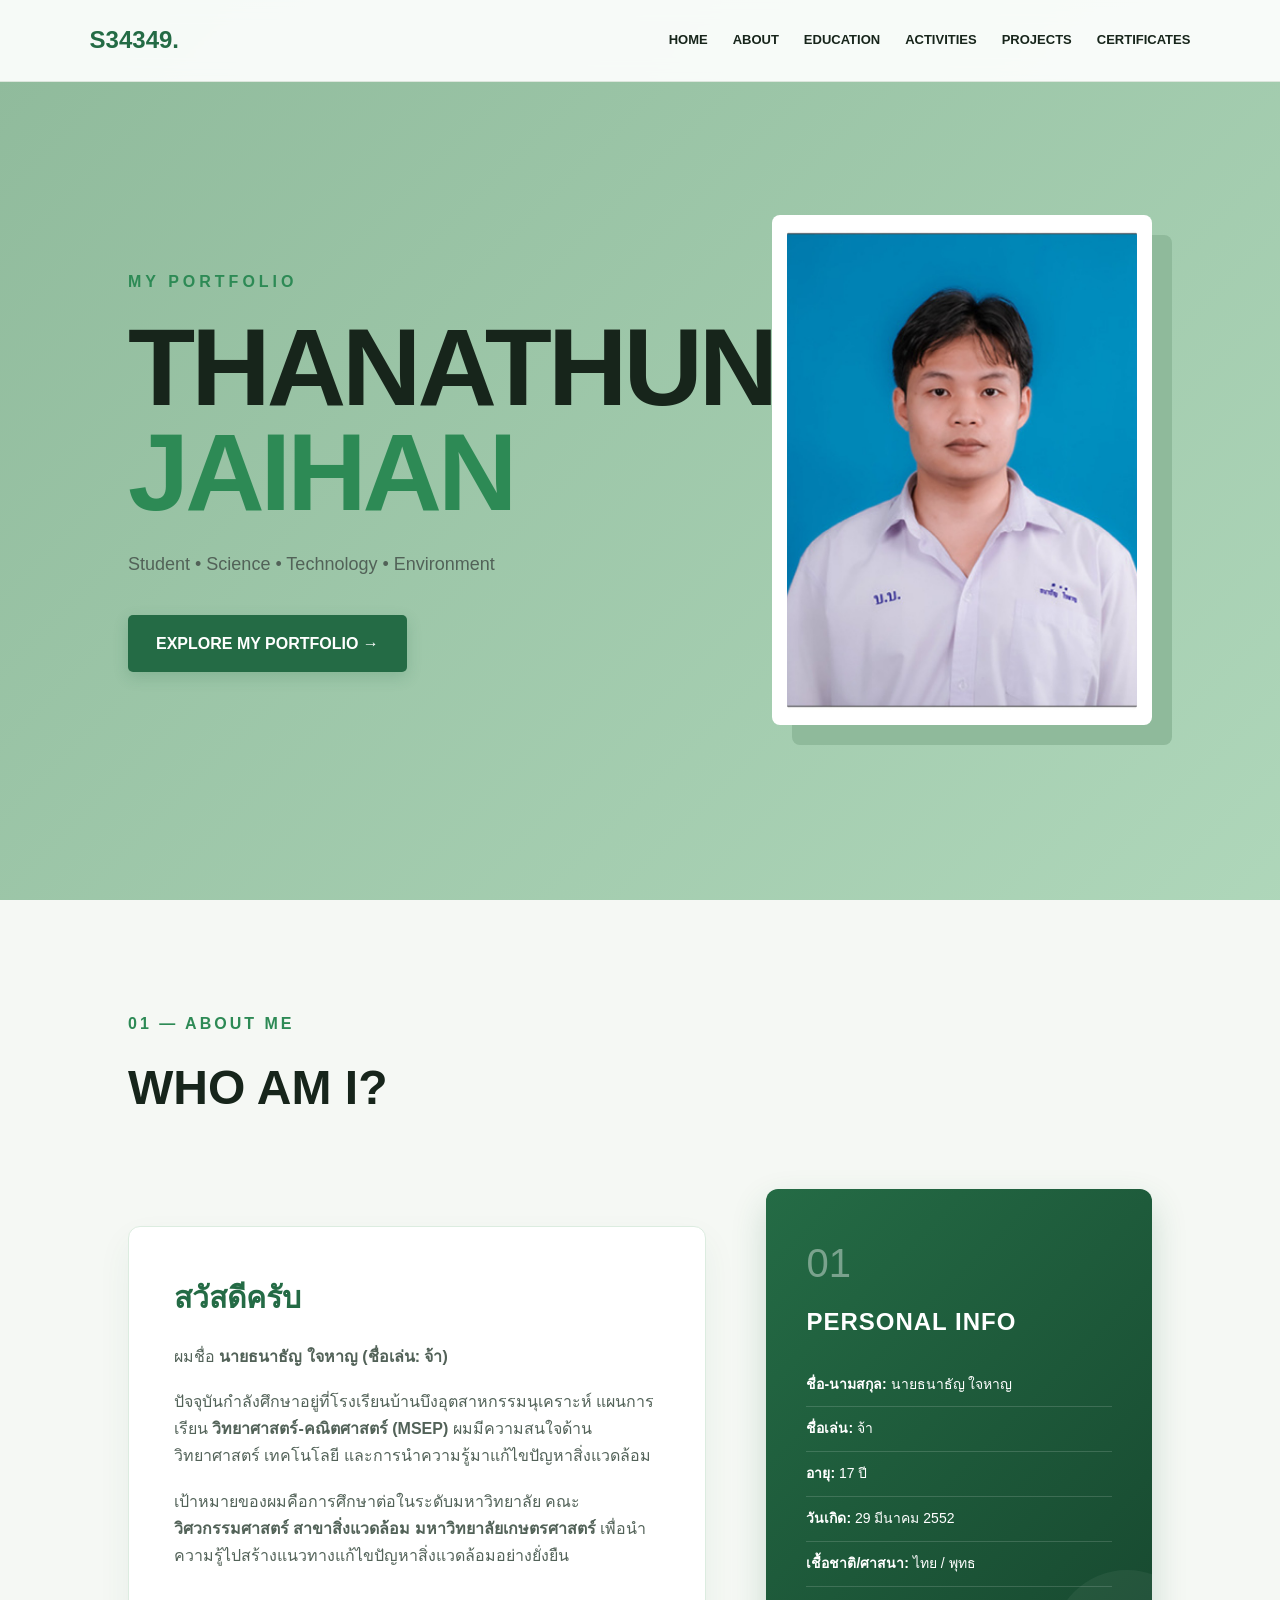
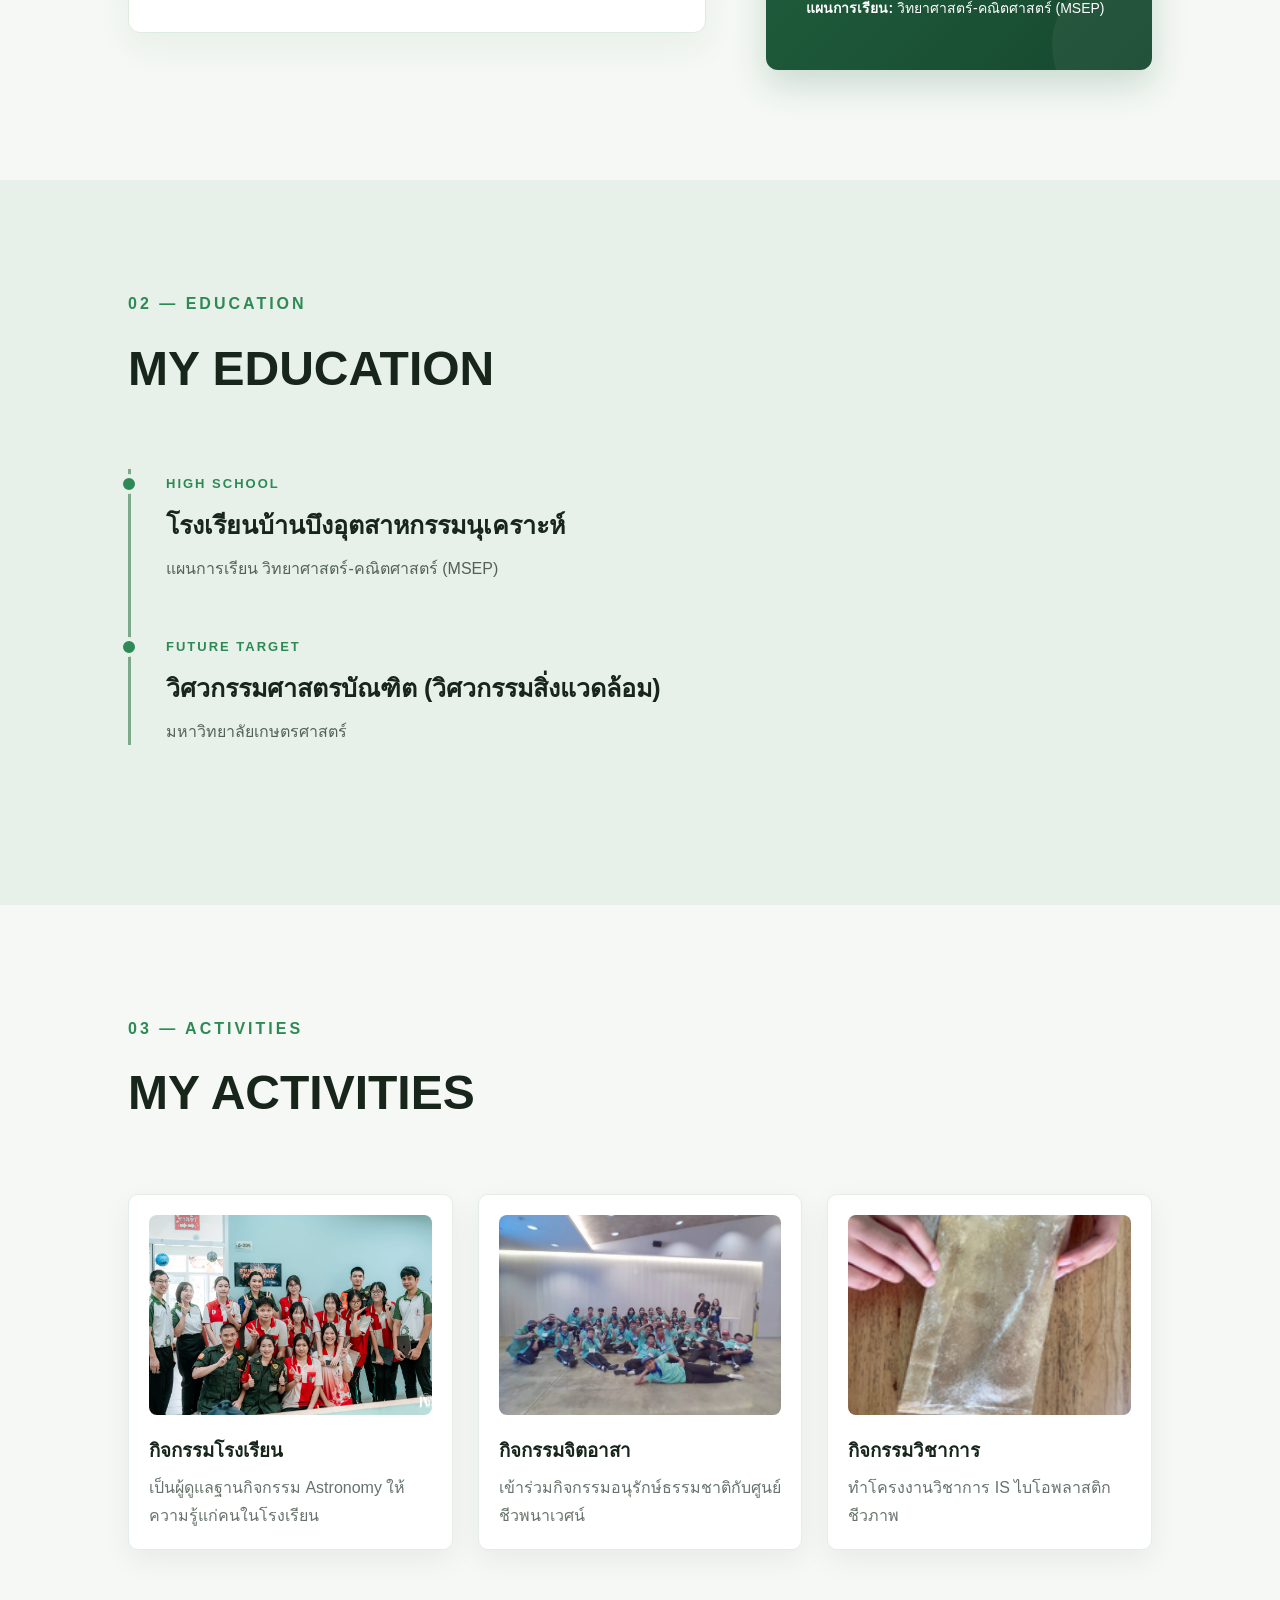
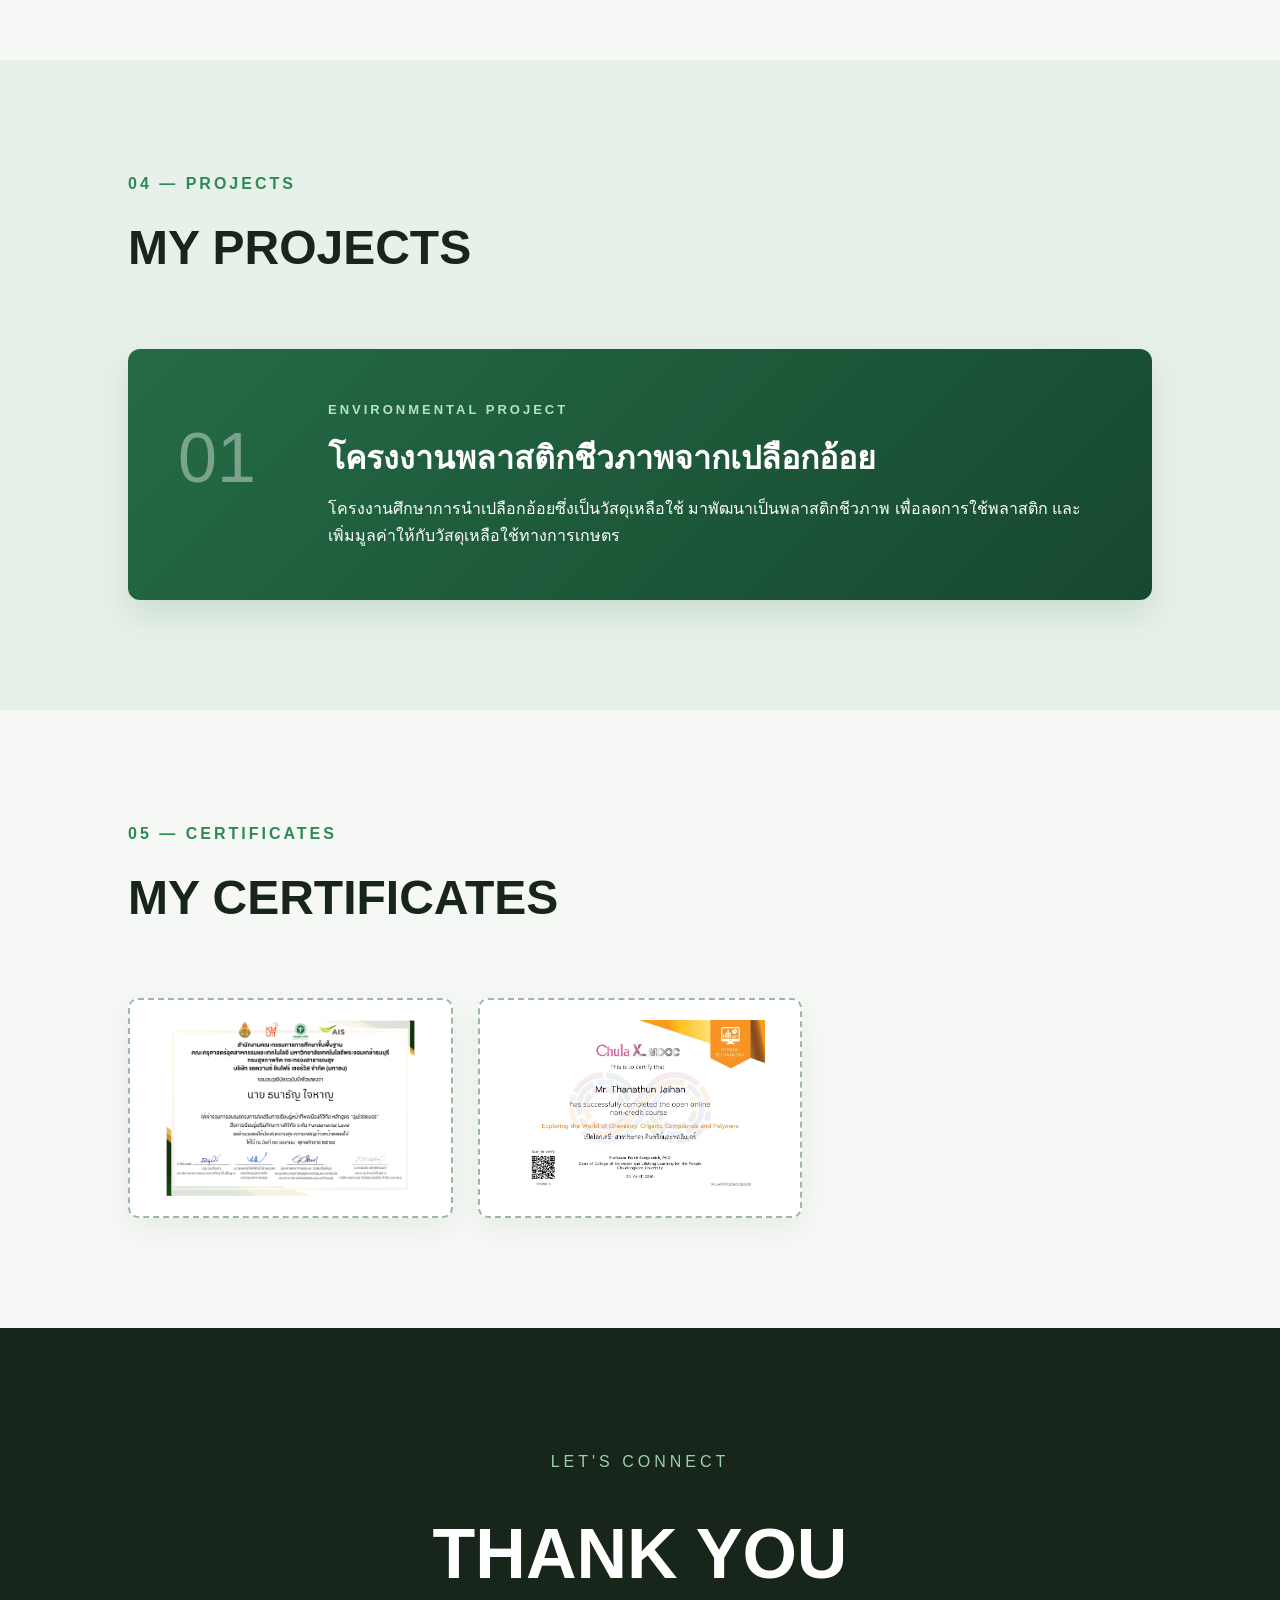
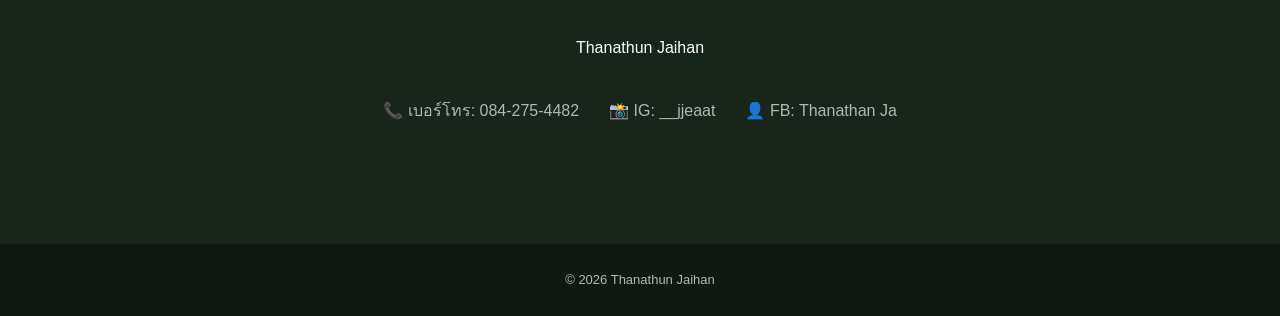
==== commit 1b5bd834: "Remove skills section from index.html Removed the skills section including skill bars and related co" ====
--- a/index.html
+++ b/index.html
@@ -71,52 +71,6 @@
                     เป้าหมายของผมคือการศึกษาต่อในระดับมหาวิทยาลัย คณะ<strong>วิศวกรรมศาสตร์ สาขาสิ่งแวดล้อม มหาวิทยาลัยเกษตรศาสตร์</strong>
                     เพื่อนำความรู้ไปสร้างแนวทางแก้ไขปัญหาสิ่งแวดล้อมอย่างยั่งยืน
                 </p>
-
-                <!-- เพิ่มส่วนกราฟแสดงทักษะ (Skills Bars) ตรงนี้ -->
-                <div class="skills-container">
-                    <h3>MY SKILLS & ABILITIES</h3>
-                    
-                    <div class="skill-box">
-                        <div class="skill-info">
-                            <span>Mathematics (คณิตศาสตร์)</span>
-                            <span>92%</span>
-                        </div>
-                        <div class="skill-bar">
-                            <div class="skill-per math"></div>
-                        </div>
-                    </div>
-
-                    <div class="skill-box">
-                        <div class="skill-info">
-                            <span>Science & Physics (วิทยาศาสตร์)</span>
-                            <span>95%</span>
-                        </div>
-                        <div class="skill-bar">
-                            <div class="skill-per science"></div>
-                        </div>
-                    </div>
-
-                    <div class="skill-box">
-                        <div class="skill-info">
-                            <span>Technology & IT (เทคโนโลยี)</span>
-                            <span>88%</span>
-                        </div>
-                        <div class="skill-bar">
-                            <div class="skill-per tech"></div>
-                        </div>
-                    </div>
-
-                    <div class="skill-box">
-                        <div class="skill-info">
-                            <span>Environmental Studies (สิ่งแวดล้อม)</span>
-                            <span>90%</span>
-                        </div>
-                        <div class="skill-bar">
-                            <div class="skill-per env"></div>
-                        </div>
-                    </div>
-                </div>
-
             </div>
 
             <div class="about-card">
--- a/style.css
+++ b/style.css
@@ -51,6 +51,7 @@
     color: #17251b;
     font-size: 13px;
     font-weight: bold;
+    transition: color 0.3s;
 }
 
 .nav-links a:hover {
@@ -136,7 +137,7 @@
     padding: 15px;
     background: white;
     box-shadow: 20px 20px 0 #8fba9b;
-    border-radius: 5px;
+    border-radius: 8px;
     animation: floating 4s ease-in-out infinite;
 }
 
@@ -151,7 +152,7 @@
     height: 480px;
     object-fit: cover;
     object-position: center top;
-    border-radius: 3px;
+    border-radius: 5px;
 }
 
 .section {
@@ -181,12 +182,21 @@
     display: grid;
     grid-template-columns: 1.5fr 1fr;
     gap: 60px;
-    align-items: start;
+    align-items: center;
+}
+
+.about-text {
+    background: white;
+    padding: 45px;
+    border-radius: 12px;
+    box-shadow: 0 15px 35px rgba(36, 107, 69, 0.06);
+    border: 1px solid #dcece0;
 }
 
 .about-text h3 {
     font-size: 30px;
     margin-bottom: 20px;
+    color: #246b45;
 }
 
 .about-text p {
@@ -195,10 +205,24 @@
 }
 
 .about-card {
-    background: #246b45;
+    background: linear-gradient(135deg, #246b45, #17482f);
     color: white;
-    padding: 35px;
-    border-radius: 8px;
+    padding: 40px;
+    border-radius: 12px;
+    box-shadow: 0 15px 35px rgba(36, 107, 69, 0.2);
+    position: relative;
+    overflow: hidden;
+}
+
+.about-card::after {
+    content: '';
+    position: absolute;
+    bottom: -50px;
+    right: -50px;
+    width: 150px;
+    height: 150px;
+    background: rgba(255, 255, 255, 0.05);
+    border-radius: 50%;
 }
 
 .card-number {
@@ -210,17 +234,18 @@
 .about-card h3 {
     font-size: 24px;
     margin-bottom: 20px;
-}
-
-/* สไตล์รายการข้อมูลส่วนตัว */
+    letter-spacing: 1px;
+}
+
 .info-list {
     list-style: none;
+    padding: 0;
 }
 
 .info-list li {
-    padding: 8px 0;
+    padding: 10px 0;
     border-bottom: 1px solid rgba(255, 255, 255, 0.15);
-    font-size: 15px;
+    font-size: 14px;
 }
 
 .info-list li:last-child {
@@ -274,9 +299,10 @@
 .activity-card, .certificate-box {
     background: white;
     padding: 20px;
-    border-radius: 8px;
+    border-radius: 10px;
     box-shadow: 0 10px 30px rgba(0, 0, 0, 0.06);
     transition: transform 0.4s cubic-bezier(0.165, 0.84, 0.44, 1), box-shadow 0.4s cubic-bezier(0.165, 0.84, 0.44, 1);
+    border: 1px solid #e5ede7;
 }
 
 .activity-card:hover, .certificate-box:hover {
@@ -312,10 +338,11 @@
     display: grid;
     grid-template-columns: 120px 1fr;
     gap: 30px;
-    background: #246b45;
+    background: linear-gradient(135deg, #246b45, #17482f);
     color: white;
     padding: 50px;
-    border-radius: 10px;
+    border-radius: 12px;
+    box-shadow: 0 15px 35px rgba(36, 107, 69, 0.15);
     transition: transform 0.4s ease, box-shadow 0.4s ease;
 }
 
@@ -356,6 +383,7 @@
     color: #246b45;
     font-weight: bold;
     overflow: hidden;
+    background: white;
 }
 
 .certificate-box img {
@@ -409,7 +437,6 @@
 }
 
 /* MOBILE RESPONSIVE */
-
 @media (max-width: 800px) {
     .navbar {
         padding: 15px 5%;
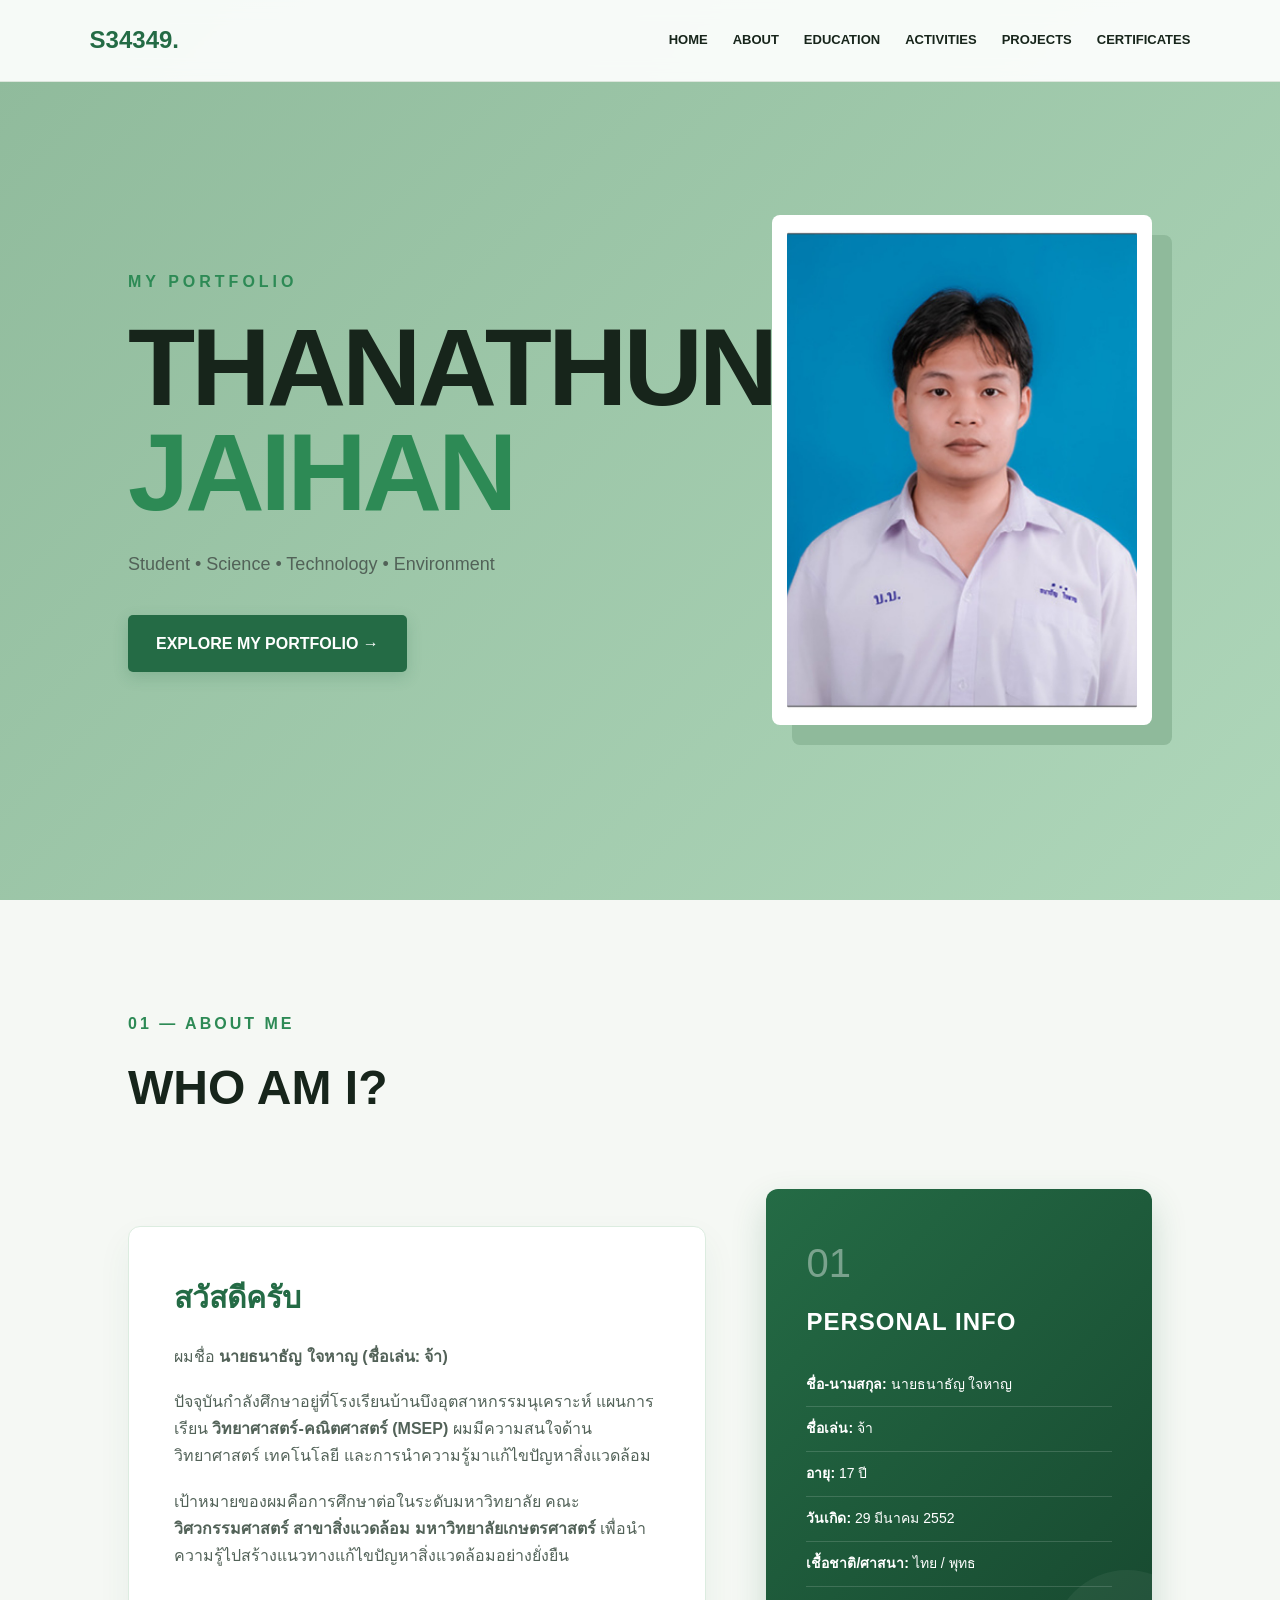
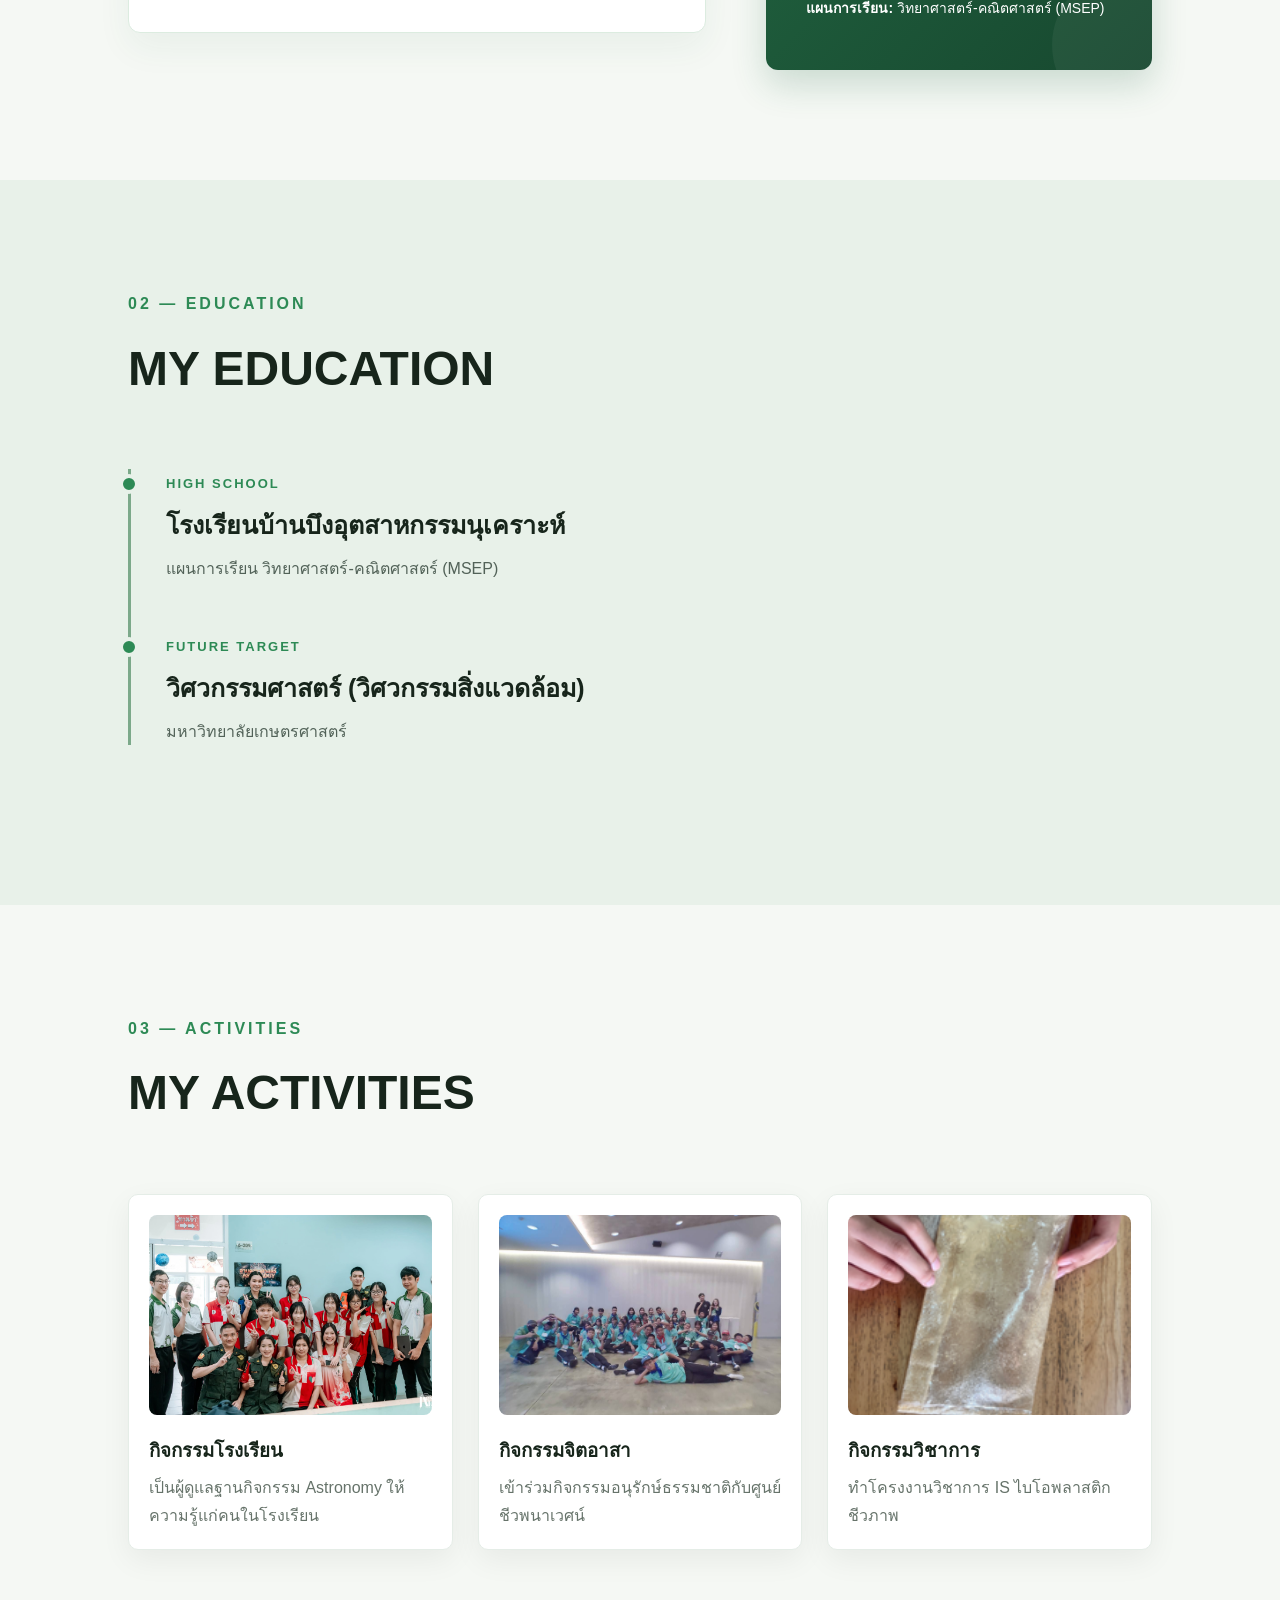
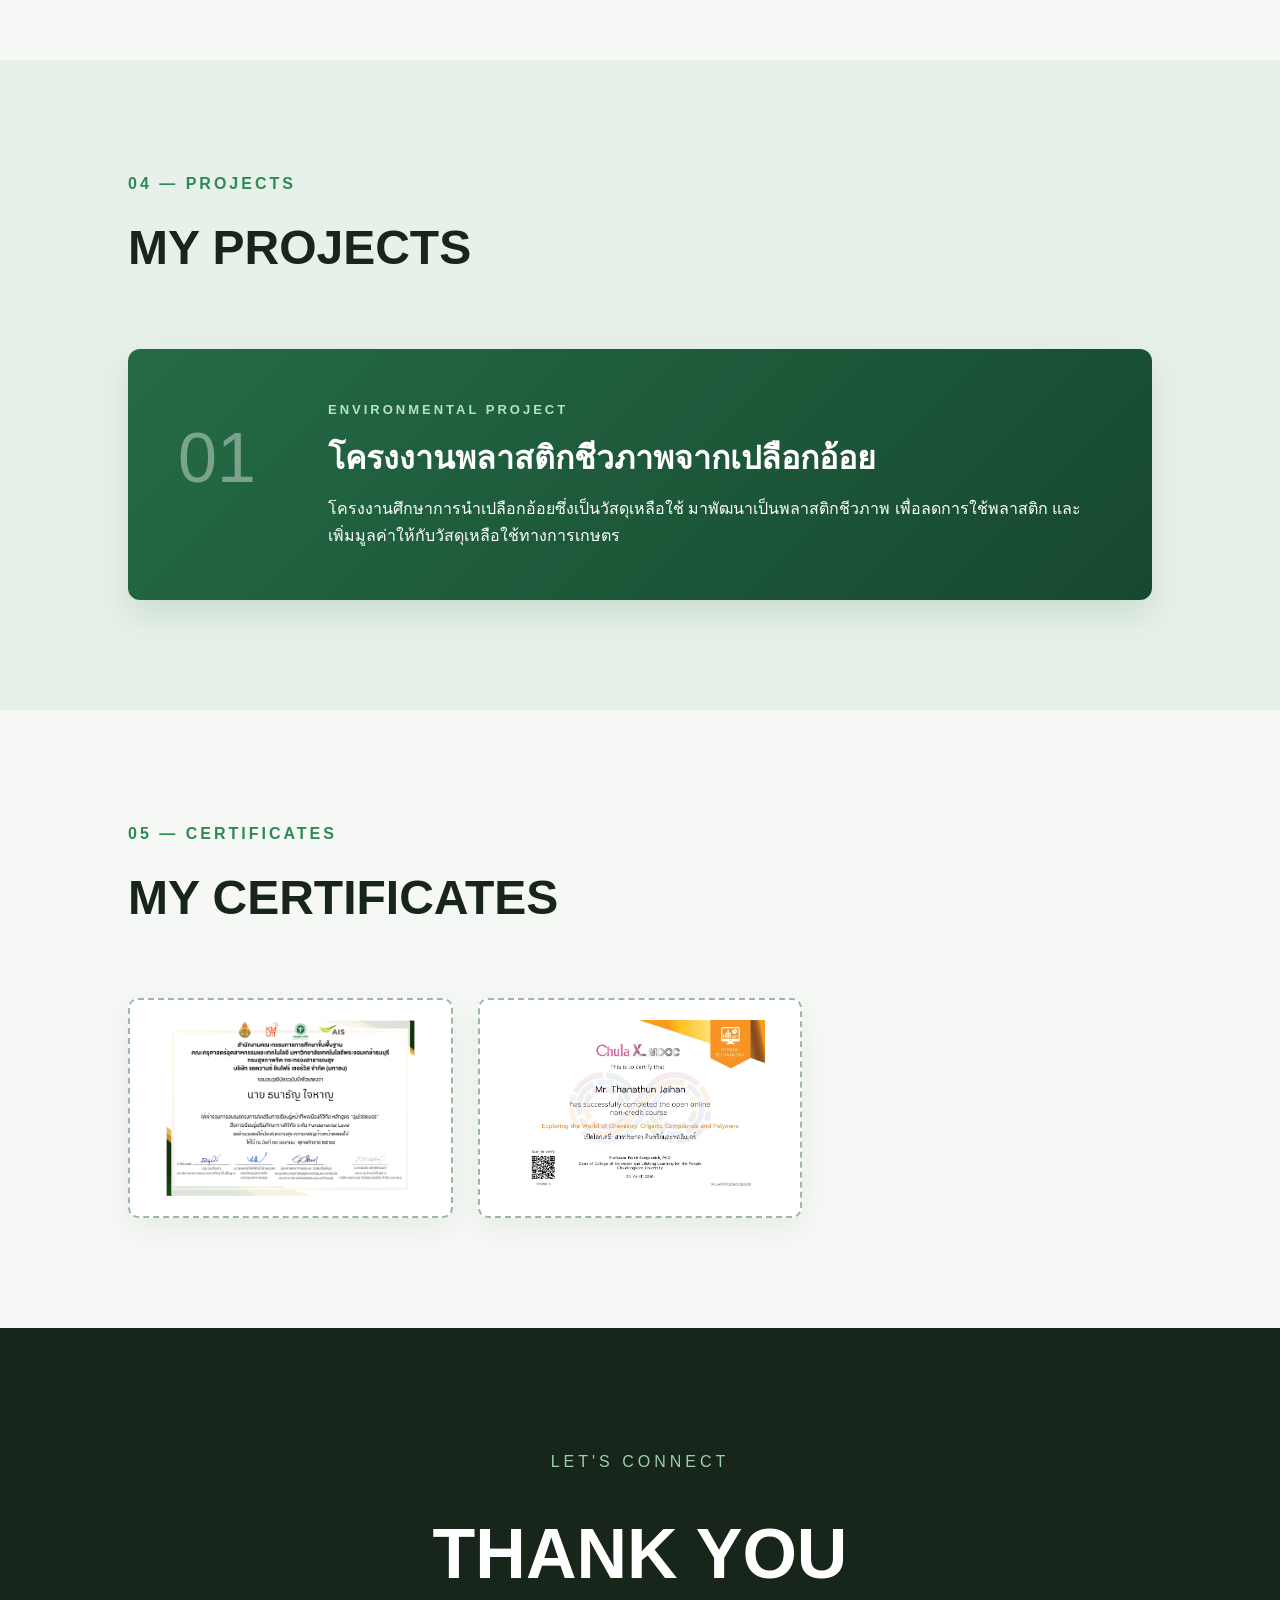
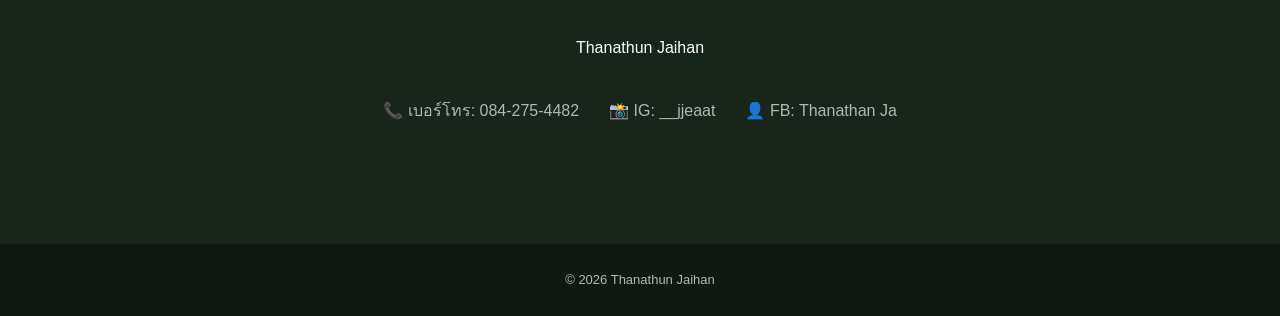
==== commit d508c458: "Update degree title in timeline section" ====
--- a/index.html
+++ b/index.html
@@ -109,7 +109,7 @@
                 <div class="timeline-dot"></div>
                 <div class="timeline-content">
                     <span>FUTURE TARGET</span>
-                    <h3>วิศวกรรมศาสตรบัณฑิต (วิศวกรรมสิ่งแวดล้อม)</h3>
+                    <h3>วิศวกรรมศาสตร์ (วิศวกรรมสิ่งแวดล้อม)</h3>
                     <p>มหาวิทยาลัยเกษตรศาสตร์</p>
                 </div>
             </div>
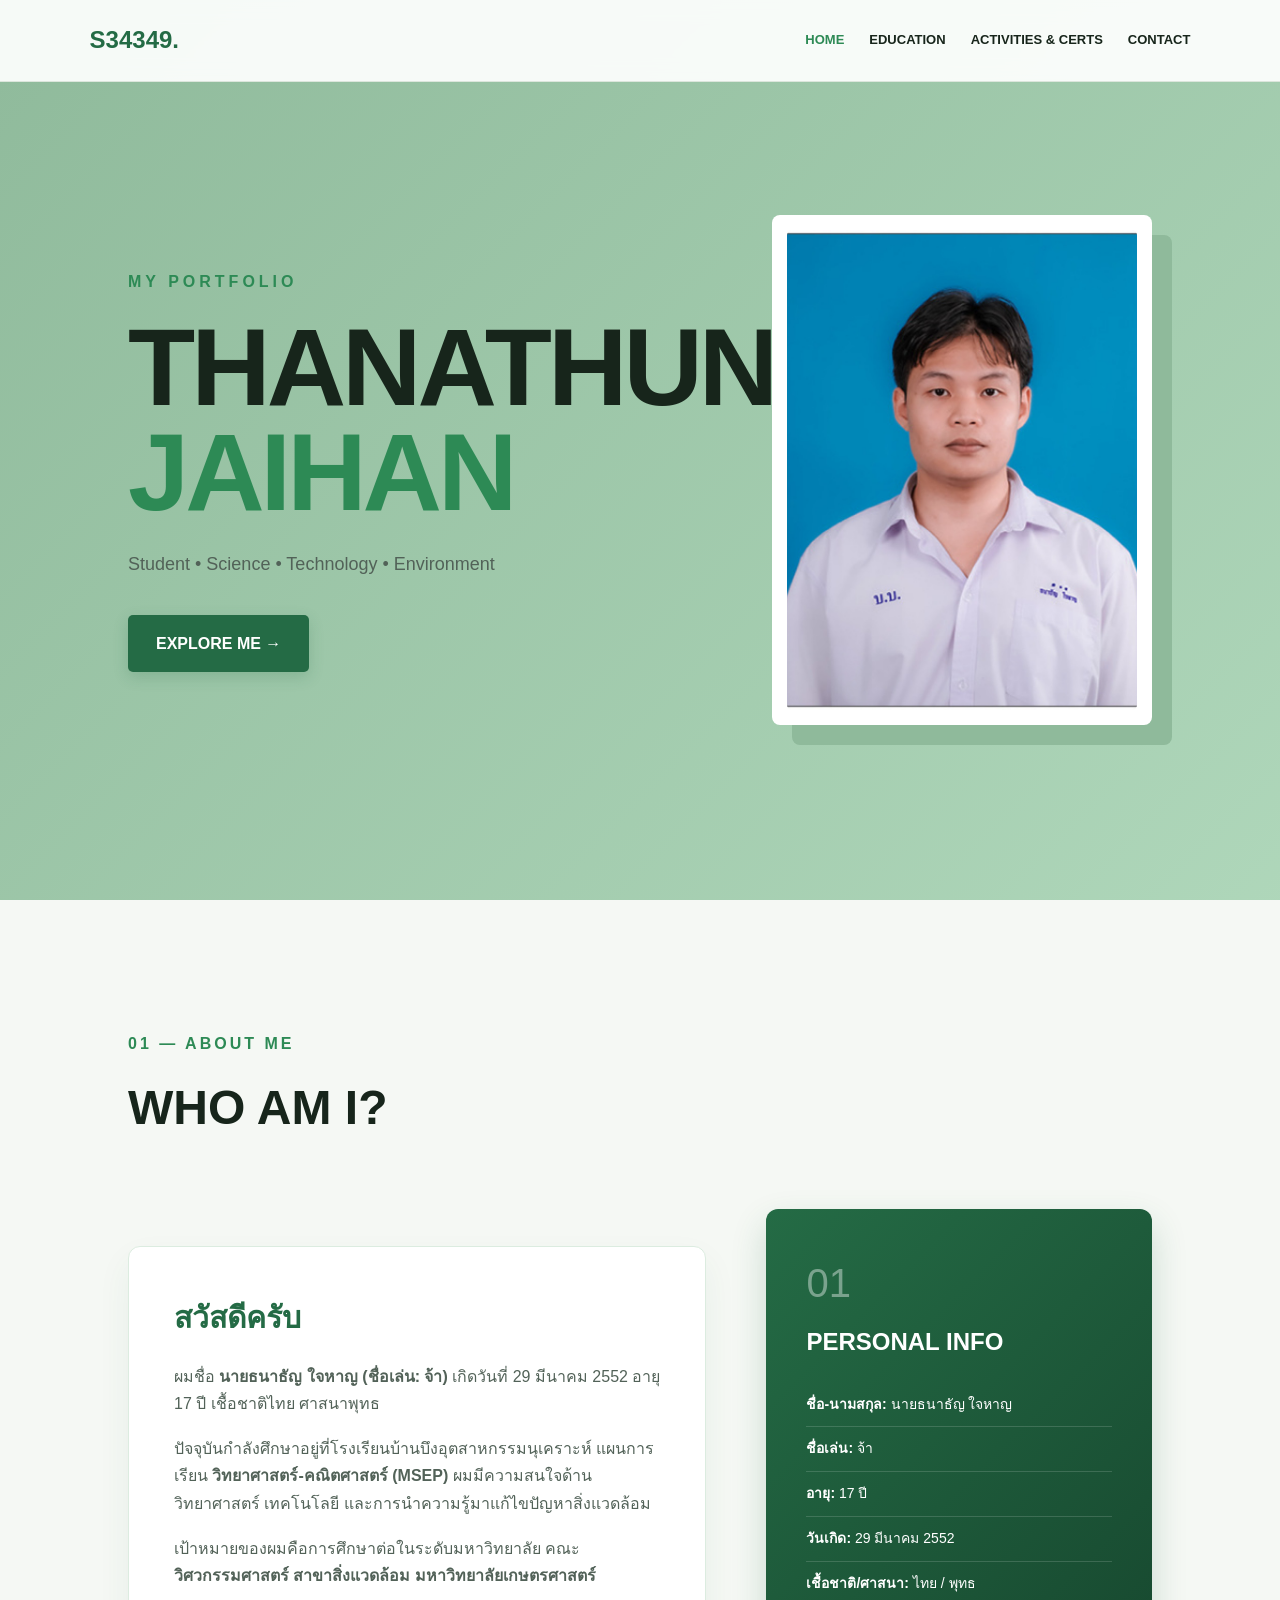
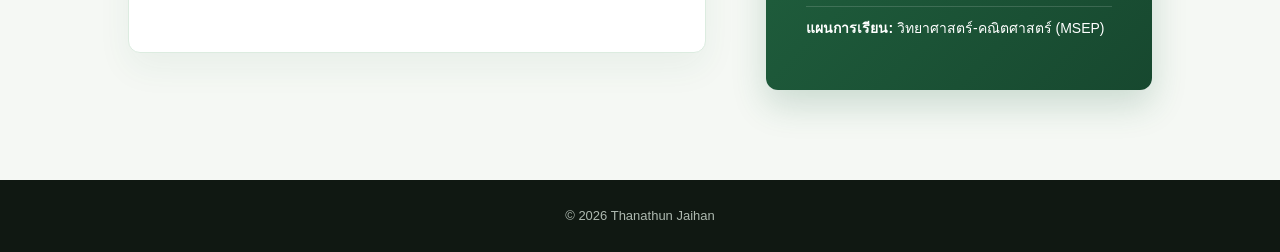
==== commit 47cf8a2d: "Refactor index.html structure and content Updated the title and modified navbar links. Revised home " ====
--- a/index.html
+++ b/index.html
@@ -1,46 +1,29 @@
 <!DOCTYPE html>
 <html lang="th">
-
 <head>
     <meta charset="UTF-8">
     <meta name="viewport" content="width=device-width, initial-scale=1.0">
-    <title>Thanathun Jaihan | Portfolio</title>
+    <title>Thanathun Jaihan | Home</title>
     <link rel="stylesheet" href="style.css">
 </head>
-
 <body>
-
-    <!-- ================= NAVBAR ================= -->
     <nav class="navbar">
-        <div class="logo">
-            S34349.
-        </div>
+        <div class="logo">S34349.</div>
         <div class="nav-links">
-            <a href="#home">HOME</a>
-            <a href="#about">ABOUT</a>
-            <a href="#education">EDUCATION</a>
-            <a href="#activities">ACTIVITIES</a>
-            <a href="#projects">PROJECTS</a>
-            <a href="#certificates">CERTIFICATES</a>
+            <a href="index.html" class="active">HOME</a>
+            <a href="education.html">EDUCATION</a>
+            <a href="activities.html">ACTIVITIES & CERTS</a>
+            <a href="contact.html">CONTACT</a>
         </div>
     </nav>
 
-    <!-- ================= HOME ================= -->
+    <!-- HOME SECTION -->
     <section id="home" class="hero">
         <div class="hero-content">
-            <p class="subtitle">
-                MY PORTFOLIO
-            </p>
-            <h1>
-                THANATHUN<br>
-                <span>JAIHAN</span>
-            </h1>
-            <p class="description">
-                Student • Science • Technology • Environment
-            </p>
-            <a href="#about" class="main-button">
-                EXPLORE MY PORTFOLIO →
-            </a>
+            <p class="subtitle">MY PORTFOLIO</p>
+            <h1>THANATHUN<br><span>JAIHAN</span></h1>
+            <p class="description">Student • Science • Technology • Environment</p>
+            <a href="#about" class="main-button">EXPLORE ME →</a>
         </div>
         <div class="hero-image">
             <div class="image-frame">
@@ -49,7 +32,7 @@
         </div>
     </section>
 
-    <!-- ================= ABOUT ================= -->
+    <!-- ABOUT SECTION -->
     <section id="about" class="section">
         <div class="section-title">
             <p>01 — ABOUT ME</p>
@@ -58,25 +41,12 @@
         <div class="about-content">
             <div class="about-text">
                 <h3>สวัสดีครับ</h3>
-                <p>
-                    ผมชื่อ <strong>นายธนาธัญ ใจหาญ (ชื่อเล่น: จ้า)</strong>
-                
-                </p>
-                <p>
-                    ปัจจุบันกำลังศึกษาอยู่ที่โรงเรียนบ้านบึงอุตสาหกรรมนุเคราะห์ 
-                    แผนการเรียน <strong>วิทยาศาสตร์-คณิตศาสตร์ (MSEP)</strong>
-                    ผมมีความสนใจด้านวิทยาศาสตร์ เทคโนโลยี และการนำความรู้มาแก้ไขปัญหาสิ่งแวดล้อม
-                </p>
-                <p>
-                    เป้าหมายของผมคือการศึกษาต่อในระดับมหาวิทยาลัย คณะ<strong>วิศวกรรมศาสตร์ สาขาสิ่งแวดล้อม มหาวิทยาลัยเกษตรศาสตร์</strong>
-                    เพื่อนำความรู้ไปสร้างแนวทางแก้ไขปัญหาสิ่งแวดล้อมอย่างยั่งยืน
-                </p>
+                <p>ผมชื่อ <strong>นายธนาธัญ ใจหาญ (ชื่อเล่น: จ้า)</strong> เกิดวันที่ 29 มีนาคม 2552 อายุ 17 ปี เชื้อชาติไทย ศาสนาพุทธ</p>
+                <p>ปัจจุบันกำลังศึกษาอยู่ที่โรงเรียนบ้านบึงอุตสาหกรรมนุเคราะห์ แผนการเรียน <strong>วิทยาศาสตร์-คณิตศาสตร์ (MSEP)</strong> ผมมีความสนใจด้านวิทยาศาสตร์ เทคโนโลยี และการนำความรู้มาแก้ไขปัญหาสิ่งแวดล้อม</p>
+                <p>เป้าหมายของผมคือการศึกษาต่อในระดับมหาวิทยาลัย คณะ<strong>วิศวกรรมศาสตร์ สาขาสิ่งแวดล้อม มหาวิทยาลัยเกษตรศาสตร์</strong></p>
             </div>
-
             <div class="about-card">
-                <div class="card-number">
-                    01
-                </div>
+                <div class="card-number">01</div>
                 <h3>PERSONAL INFO</h3>
                 <ul class="info-list">
                     <li><strong>ชื่อ-นามสกุล:</strong> นายธนาธัญ ใจหาญ</li>
@@ -90,124 +60,8 @@
         </div>
     </section>
 
-    <!-- ================= EDUCATION ================= -->
-    <section id="education" class="section green-section">
-        <div class="section-title">
-            <p>02 — EDUCATION</p>
-            <h2>MY EDUCATION</h2>
-        </div>
-        <div class="timeline">
-            <div class="timeline-item">
-                <div class="timeline-dot"></div>
-                <div class="timeline-content">
-                    <span>HIGH SCHOOL</span>
-                    <h3>โรงเรียนบ้านบึงอุตสาหกรรมนุเคราะห์</h3>
-                    <p>แผนการเรียน วิทยาศาสตร์-คณิตศาสตร์ (MSEP)</p>
-                </div>
-            </div>
-            <div class="timeline-item">
-                <div class="timeline-dot"></div>
-                <div class="timeline-content">
-                    <span>FUTURE TARGET</span>
-                    <h3>วิศวกรรมศาสตร์ (วิศวกรรมสิ่งแวดล้อม)</h3>
-                    <p>มหาวิทยาลัยเกษตรศาสตร์</p>
-                </div>
-            </div>
-        </div>
-    </section>
-
-    <!-- ================= ACTIVITIES ================= -->
-    <section id="activities" class="section">
-        <div class="section-title">
-            <p>03 — ACTIVITIES</p>
-            <h2>MY ACTIVITIES</h2>
-        </div>
-        <div class="activity-grid">
-            <div class="activity-card">
-                <div class="activity-placeholder">
-                    <img src="images/activity1.JPG" alt="กิจกรรมโรงเรียน">
-                </div>
-                <h3>กิจกรรมโรงเรียน</h3>
-                <p>เป็นผู้ดูแลฐานกิจกรรม Astronomy ให้ความรู้แก่คนในโรงเรียน</p>
-            </div>
-            <div class="activity-card">
-                <div class="activity-placeholder">
-                    <img src="images/activity2.JPG" alt="กิจกรรมจิตอาสา">
-                </div>
-                <h3>กิจกรรมจิตอาสา</h3>
-                <p>เข้าร่วมกิจกรรมอนุรักษ์ธรรมชาติกับศูนย์ชีวพนาเวศน์</p>
-            </div>
-            <div class="activity-card">
-                <div class="activity-placeholder">
-                    <img src="images/activity3.JPG" alt="กิจกรรมโรงเรียน">
-                </div>
-                <h3>กิจกรรมวิชาการ</h3>
-                <p>ทำโครงงานวิชาการ IS ไบโอพลาสติกชีวภาพ</p>
-            </div>
-        </div>
-    </section>
-
-    <!-- ================= PROJECTS ================= -->
-    <section id="projects" class="section green-section">
-        <div class="section-title">
-            <p>04 — PROJECTS</p>
-            <h2>MY PROJECTS</h2>
-        </div>
-
-        <div class="project-card">
-            <div class="project-number">
-                01
-            </div>
-
-            <div>
-                <p class="project-type">ENVIRONMENTAL PROJECT</p>
-
-                <h3>โครงงานพลาสติกชีวภาพจากเปลือกอ้อย</h3>
-
-                <p>
-                    โครงงานศึกษาการนำเปลือกอ้อยซึ่งเป็นวัสดุเหลือใช้
-                    มาพัฒนาเป็นพลาสติกชีวภาพ เพื่อลดการใช้พลาสติก
-                    และเพิ่มมูลค่าให้กับวัสดุเหลือใช้ทางการเกษตร
-                </p>
-            </div>
-        </div>
-    </section>
-
-    <!-- ================= CERTIFICATES ================= -->
-    <section id="certificates" class="section">
-        <div class="section-title">
-            <p>05 — CERTIFICATES</p>
-            <h2>MY CERTIFICATES</h2>
-        </div>
-        <div class="certificate-grid">
-            <div class="certificate-box">
-                <img src="images/certificate1.JPG" alt="Certificate 1">
-            </div>
-
-            <div class="certificate-box">
-                <img src="images/certificate2.JPG" alt="Certificate 2">
-            </div>
-        </div>
-    </section>
-
-    <!-- ================= CONTACT ================= -->
-    <section id="contact" class="contact">
-        <p>LET'S CONNECT</p>
-        <h2>THANK YOU</h2>
-        <p>Thanathun Jaihan</p>
-
-        <div class="contact-details">
-            <a href="tel:0842754482" class="contact-item">📞 เบอร์โทร: 084-275-4482</a>
-            <a href="https://instagram.com/__jjeaat" target="_blank" class="contact-item">📸 IG: __jjeaat</a>
-            <span class="contact-item">👤 FB: Thanathan Ja</span>
-        </div>
-    </section>
-
-    <!-- ================= FOOTER ================= -->
     <footer>
         <p>© 2026 Thanathun Jaihan</p>
     </footer>
-
 </body>
-
 </html>
--- a/style.css
+++ b/style.css
@@ -21,6 +21,7 @@
     line-height: 1.7;
 }
 
+/* NAVBAR ทุกหน้า */
 .navbar {
     position: fixed;
     top: 0;
@@ -54,11 +55,11 @@
     transition: color 0.3s;
 }
 
-.nav-links a:hover {
-    color: #2d8a55;
-}
-
-/* HERO SECTION */
+.nav-links a:hover, .nav-links a.active {
+    color: #2d8a55;
+}
+
+/* HERO SECTION (หน้า Home) */
 .hero {
     position: relative;
     min-height: 100vh;
@@ -155,12 +156,14 @@
     border-radius: 5px;
 }
 
+/* SECTION ทั่วไป */
 .section {
-    padding: 110px 10%;
+    padding: 130px 10% 90px;
 }
 
 .green-section {
     background: #e8f1e9;
+    min-height: 100vh;
 }
 
 .section-title {
@@ -178,6 +181,7 @@
     font-size: 48px;
 }
 
+/* ABOUT CONTENT */
 .about-content {
     display: grid;
     grid-template-columns: 1.5fr 1fr;
@@ -210,19 +214,6 @@
     padding: 40px;
     border-radius: 12px;
     box-shadow: 0 15px 35px rgba(36, 107, 69, 0.2);
-    position: relative;
-    overflow: hidden;
-}
-
-.about-card::after {
-    content: '';
-    position: absolute;
-    bottom: -50px;
-    right: -50px;
-    width: 150px;
-    height: 150px;
-    background: rgba(255, 255, 255, 0.05);
-    border-radius: 50%;
 }
 
 .card-number {
@@ -234,7 +225,6 @@
 .about-card h3 {
     font-size: 24px;
     margin-bottom: 20px;
-    letter-spacing: 1px;
 }
 
 .info-list {
@@ -252,6 +242,7 @@
     border-bottom: none;
 }
 
+/* TIMELINE (Education) */
 .timeline {
     max-width: 850px;
     border-left: 3px solid #7ca98a;
@@ -290,7 +281,8 @@
     color: #526258;
 }
 
-.activity-grid {
+/* GRIDS (Activities / Certificates) */
+.activity-grid, .certificate-grid {
     display: grid;
     grid-template-columns: repeat(3, 1fr);
     gap: 25px;
@@ -301,12 +293,12 @@
     padding: 20px;
     border-radius: 10px;
     box-shadow: 0 10px 30px rgba(0, 0, 0, 0.06);
-    transition: transform 0.4s cubic-bezier(0.165, 0.84, 0.44, 1), box-shadow 0.4s cubic-bezier(0.165, 0.84, 0.44, 1);
+    transition: transform 0.4s ease;
     border: 1px solid #e5ede7;
 }
 
 .activity-card:hover, .certificate-box:hover {
-    transform: translateY(-8px) scale(1.02);
+    transform: translateY(-8px);
     box-shadow: 0 20px 40px rgba(36, 107, 69, 0.15);
 }
 
@@ -320,83 +312,35 @@
     overflow: hidden;
 }
 
-.activity-placeholder img {
+.activity-placeholder img, .certificate-box img {
     width: 100%;
     height: 100%;
     object-fit: cover;
 }
 
-.activity-card h3 {
-    margin-bottom: 8px;
-}
-
-.activity-card p {
-    color: #66736a;
-}
-
-.project-card {
-    display: grid;
-    grid-template-columns: 120px 1fr;
-    gap: 30px;
-    background: linear-gradient(135deg, #246b45, #17482f);
-    color: white;
-    padding: 50px;
-    border-radius: 12px;
-    box-shadow: 0 15px 35px rgba(36, 107, 69, 0.15);
-    transition: transform 0.4s ease, box-shadow 0.4s ease;
-}
-
-.project-card:hover {
-    transform: translateY(-5px);
-    box-shadow: 0 25px 50px rgba(36, 107, 69, 0.25);
-}
-
-.project-number {
-    font-size: 70px;
-    opacity: 0.4;
-}
-
-.project-type {
-    color: #b9e0c4;
-    letter-spacing: 3px;
-    font-size: 13px;
-    font-weight: bold;
-}
-
-.project-card h3 {
-    font-size: 32px;
-    margin: 10px 0;
-}
-
-.certificate-grid {
-    display: grid;
-    grid-template-columns: repeat(3, 1fr);
-    gap: 25px;
-}
-
 .certificate-box {
     height: 220px;
     display: flex;
     align-items: center;
     justify-content: center;
     border: 2px dashed #9db7a3;
-    color: #246b45;
-    font-weight: bold;
-    overflow: hidden;
-    background: white;
 }
 
 .certificate-box img {
-    width: 100%;
-    height: 100%;
     object-fit: contain;
 }
 
+/* CONTACT PAGE */
 .contact {
     text-align: center;
-    padding: 120px 20px;
+    padding: 140px 20px 100px;
     background: #17251b;
     color: white;
+    min-height: 100vh;
+    display: flex;
+    flex-direction: column;
+    justify-content: center;
+    align-items: center;
 }
 
 .contact p:first-child {
@@ -436,66 +380,13 @@
     font-size: 13px;
 }
 
-/* MOBILE RESPONSIVE */
+/* RESPONSIVE */
 @media (max-width: 800px) {
-    .navbar {
-        padding: 15px 5%;
-    }
-
-    .nav-links {
-        display: none;
-    }
-
-    .hero {
-        flex-direction: column;
-        text-align: center;
-        gap: 50px;
-        padding: 120px 7% 70px;
-    }
-
-    .hero h1 {
-        font-size: 50px;
-    }
-
-    .hero-image {
-        width: 280px;
-    }
-
-    .image-frame img {
-        height: 360px;
-    }
-
-    .section {
-        padding: 80px 7%;
-    }
-
-    .section-title h2 {
-        font-size: 38px;
-    }
-
-    .about-content {
-        grid-template-columns: 1fr;
-    }
-
-    .activity-grid {
-        grid-template-columns: 1fr;
-    }
-
-    .certificate-grid {
-        grid-template-columns: 1fr;
-    }
-
-    .project-card {
-        grid-template-columns: 1fr;
-        padding: 35px;
-    }
-
-    .contact h2 {
-        font-size: 50px;
-    }
-
-    .contact-details {
-        flex-direction: column;
-        gap: 15px;
-    }
-}
+    .navbar { padding: 15px 5%; }
+    .nav-links { display: none; }
+    .hero { flex-direction: column; text-align: center; gap: 50px; padding: 120px 7% 70px; }
+    .hero h1 { font-size: 50px; }
+    .hero-image { width: 280px; }
+    .about-content, .activity-grid, .certificate-grid { grid-template-columns: 1fr; }
+    .contact h2 { font-size: 50px; }
+}
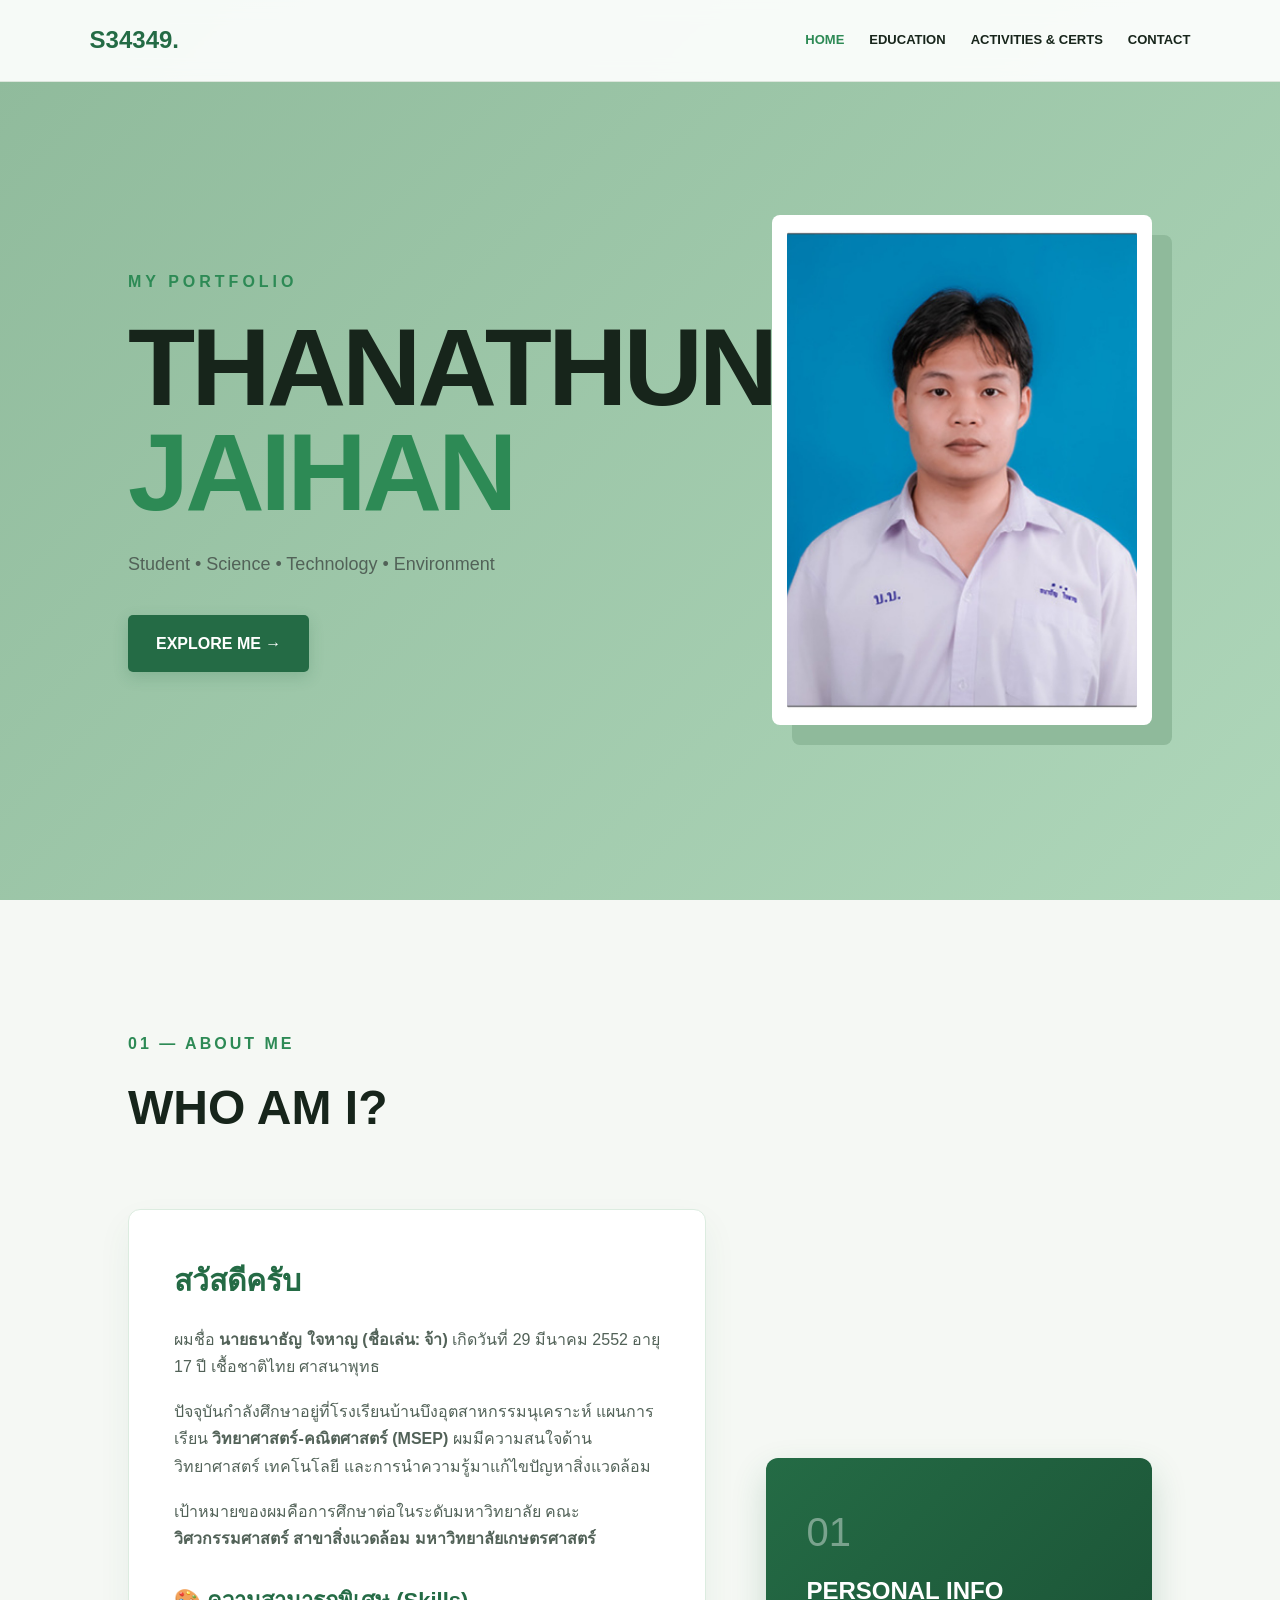
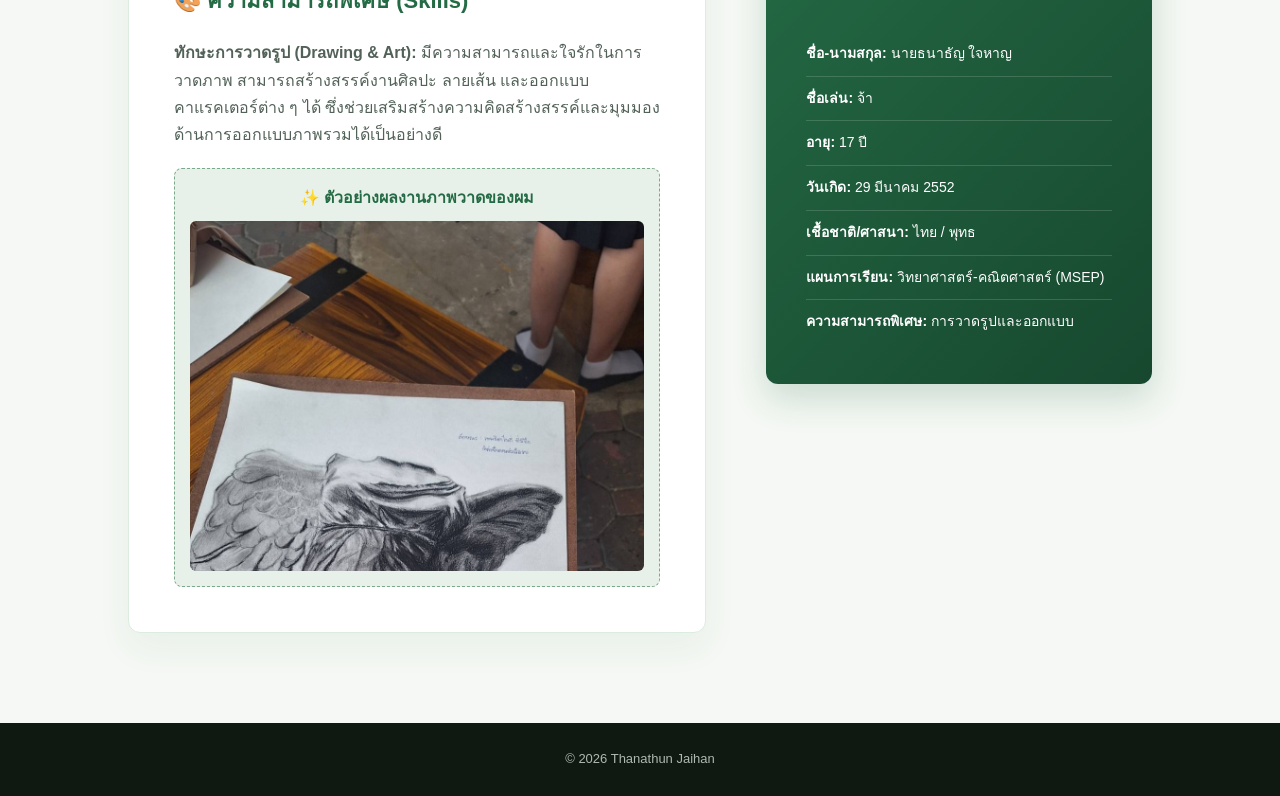
==== commit 56a0018d: "Add skills section for drawing and art" ====
--- a/index.html
+++ b/index.html
@@ -44,7 +44,22 @@
                 <p>ผมชื่อ <strong>นายธนาธัญ ใจหาญ (ชื่อเล่น: จ้า)</strong> เกิดวันที่ 29 มีนาคม 2552 อายุ 17 ปี เชื้อชาติไทย ศาสนาพุทธ</p>
                 <p>ปัจจุบันกำลังศึกษาอยู่ที่โรงเรียนบ้านบึงอุตสาหกรรมนุเคราะห์ แผนการเรียน <strong>วิทยาศาสตร์-คณิตศาสตร์ (MSEP)</strong> ผมมีความสนใจด้านวิทยาศาสตร์ เทคโนโลยี และการนำความรู้มาแก้ไขปัญหาสิ่งแวดล้อม</p>
                 <p>เป้าหมายของผมคือการศึกษาต่อในระดับมหาวิทยาลัย คณะ<strong>วิศวกรรมศาสตร์ สาขาสิ่งแวดล้อม มหาวิทยาลัยเกษตรศาสตร์</strong></p>
+                
+                <!-- ความสามารถพิเศษด้านการวาดรูป -->
+                <h3 style="margin-top: 30px; font-size: 22px; color: #246b45;">🎨 ความสามารถพิเศษ (Skills)</h3>
+                <p style="margin-bottom: 20px;">
+                    <strong>ทักษะการวาดรูป (Drawing & Art):</strong> มีความสามารถและใจรักในการวาดภาพ สามารถสร้างสรรค์งานศิลปะ ลายเส้น และออกแบบคาแรคเตอร์ต่าง ๆ ได้ ซึ่งช่วยเสริมสร้างความคิดสร้างสรรค์และมุมมองด้านการออกแบบภาพรวมได้เป็นอย่างดี
+                </p>
+
+                <!-- ช่องสำหรับแสดงรูปวาด -->
+                <div style="background: #e8f1e9; padding: 15px; border-radius: 8px; border: 1px dashed #7ca98a; text-align: center;">
+                    <p style="font-weight: bold; color: #246b45; margin-bottom: 10px;">✨ ตัวอย่างผลงานภาพวาดของผม</p>
+                    <div style="max-height: 350px; overflow: hidden; border-radius: 6px;">
+                        <img src="images/drawing.JPG" alt="ผลงานการวาดรูป" style="width: 100%; height: auto; object-fit: cover;">
+                    </div>
+                </div>
             </div>
+
             <div class="about-card">
                 <div class="card-number">01</div>
                 <h3>PERSONAL INFO</h3>
@@ -55,6 +70,7 @@
                     <li><strong>วันเกิด:</strong> 29 มีนาคม 2552</li>
                     <li><strong>เชื้อชาติ/ศาสนา:</strong> ไทย / พุทธ</li>
                     <li><strong>แผนการเรียน:</strong> วิทยาศาสตร์-คณิตศาสตร์ (MSEP)</li>
+                    <li><strong>ความสามารถพิเศษ:</strong> การวาดรูปและออกแบบ</li>
                 </ul>
             </div>
         </div>
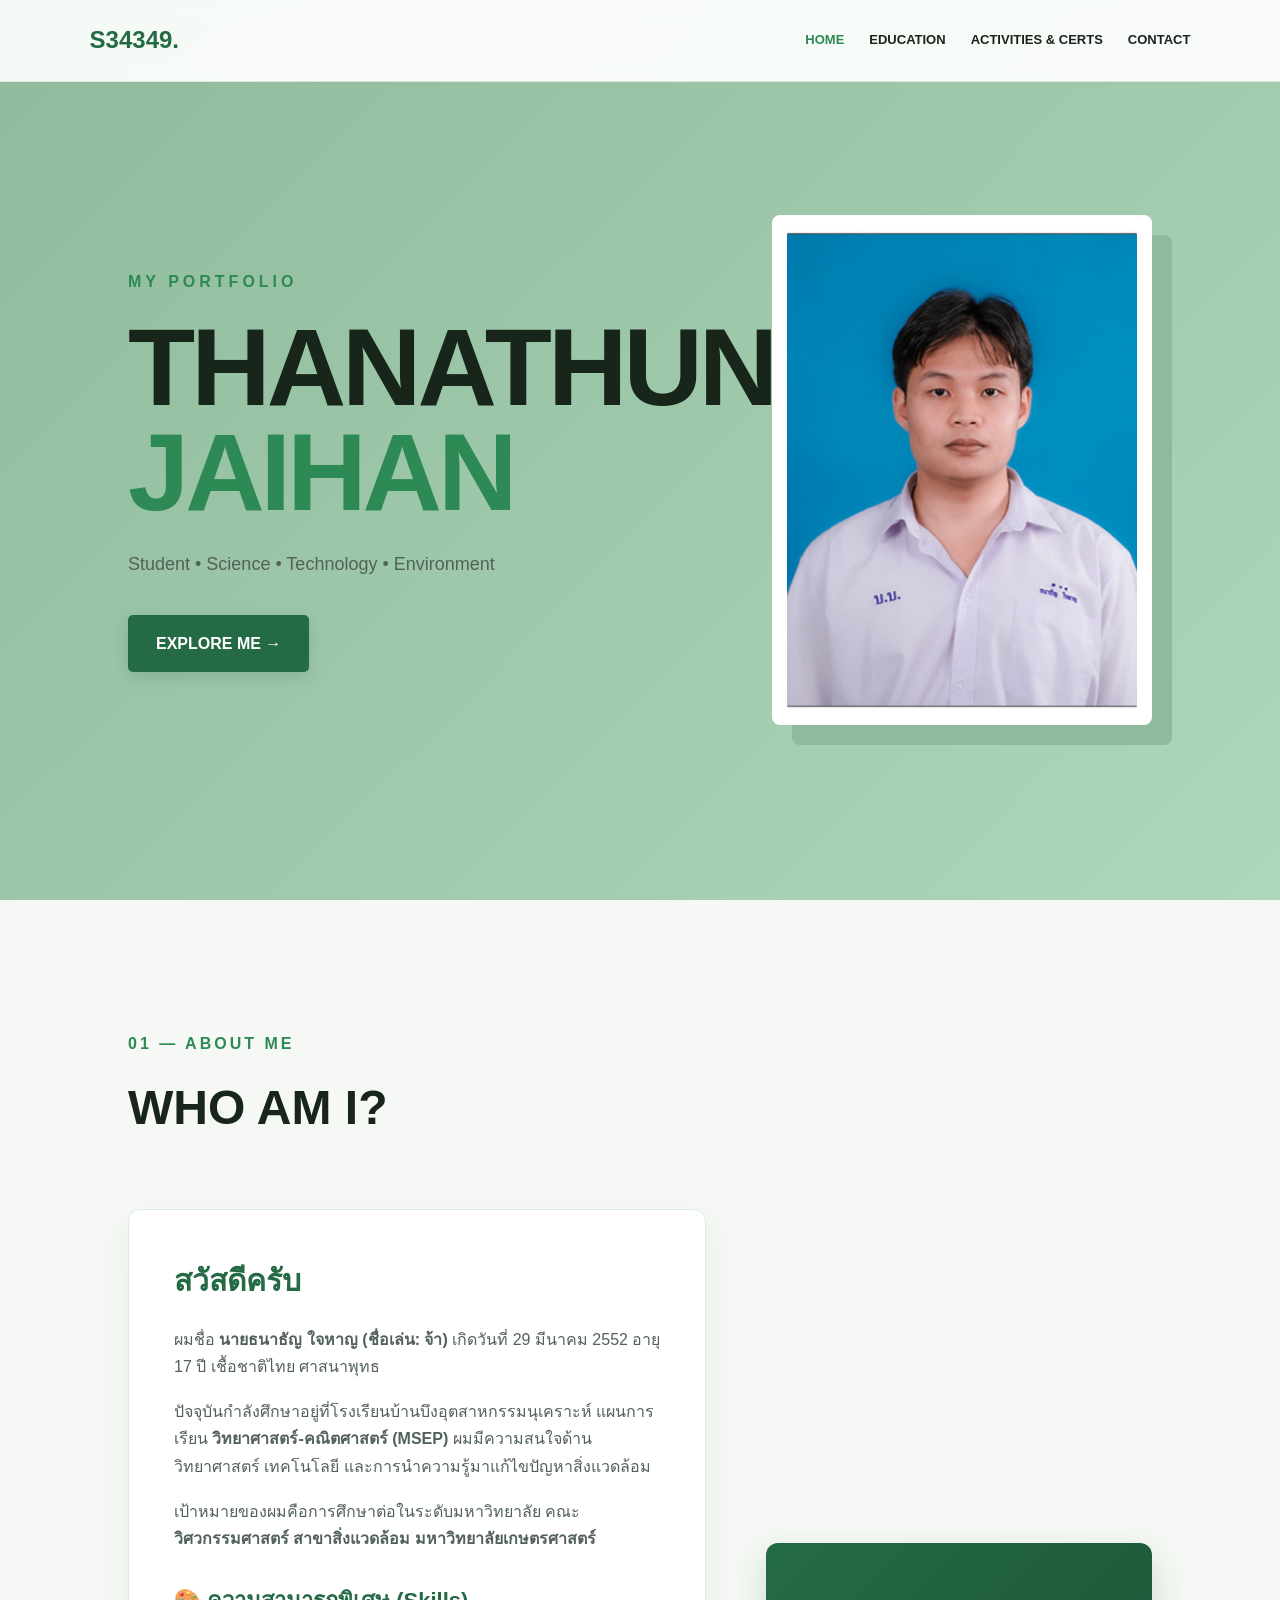
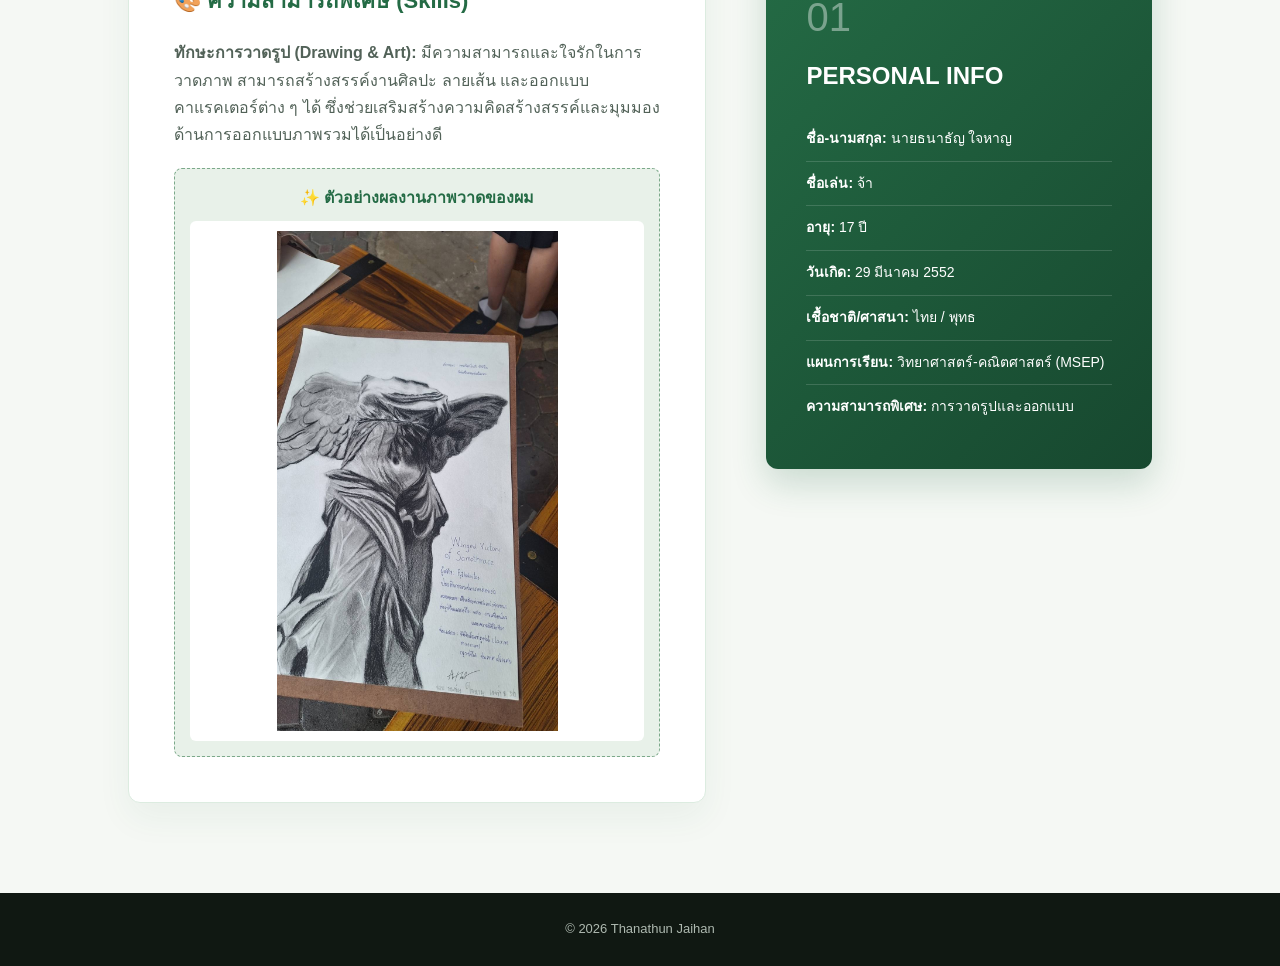
==== commit 4d98a3f9: "Modify image container to use 'contain' for better display Updated image display style to ensure ful" ====
--- a/index.html
+++ b/index.html
@@ -51,11 +51,11 @@
                     <strong>ทักษะการวาดรูป (Drawing & Art):</strong> มีความสามารถและใจรักในการวาดภาพ สามารถสร้างสรรค์งานศิลปะ ลายเส้น และออกแบบคาแรคเตอร์ต่าง ๆ ได้ ซึ่งช่วยเสริมสร้างความคิดสร้างสรรค์และมุมมองด้านการออกแบบภาพรวมได้เป็นอย่างดี
                 </p>
 
-                <!-- ช่องสำหรับแสดงรูปวาด -->
+                <!-- ช่องสำหรับแสดงรูปวาด (ปรับเป็น contain ให้เห็นครบทั้งรูป ไม่โดนตัด) -->
                 <div style="background: #e8f1e9; padding: 15px; border-radius: 8px; border: 1px dashed #7ca98a; text-align: center;">
                     <p style="font-weight: bold; color: #246b45; margin-bottom: 10px;">✨ ตัวอย่างผลงานภาพวาดของผม</p>
-                    <div style="max-height: 350px; overflow: hidden; border-radius: 6px;">
-                        <img src="images/drawing.JPG" alt="ผลงานการวาดรูป" style="width: 100%; height: auto; object-fit: cover;">
+                    <div style="background: #fff; padding: 10px; border-radius: 6px;">
+                        <img src="images/drawing.JPG" alt="ผลงานการวาดรูป" style="width: 100%; height: auto; object-fit: contain; max-height: 500px; display: block; margin: 0 auto;">
                     </div>
                 </div>
             </div>
